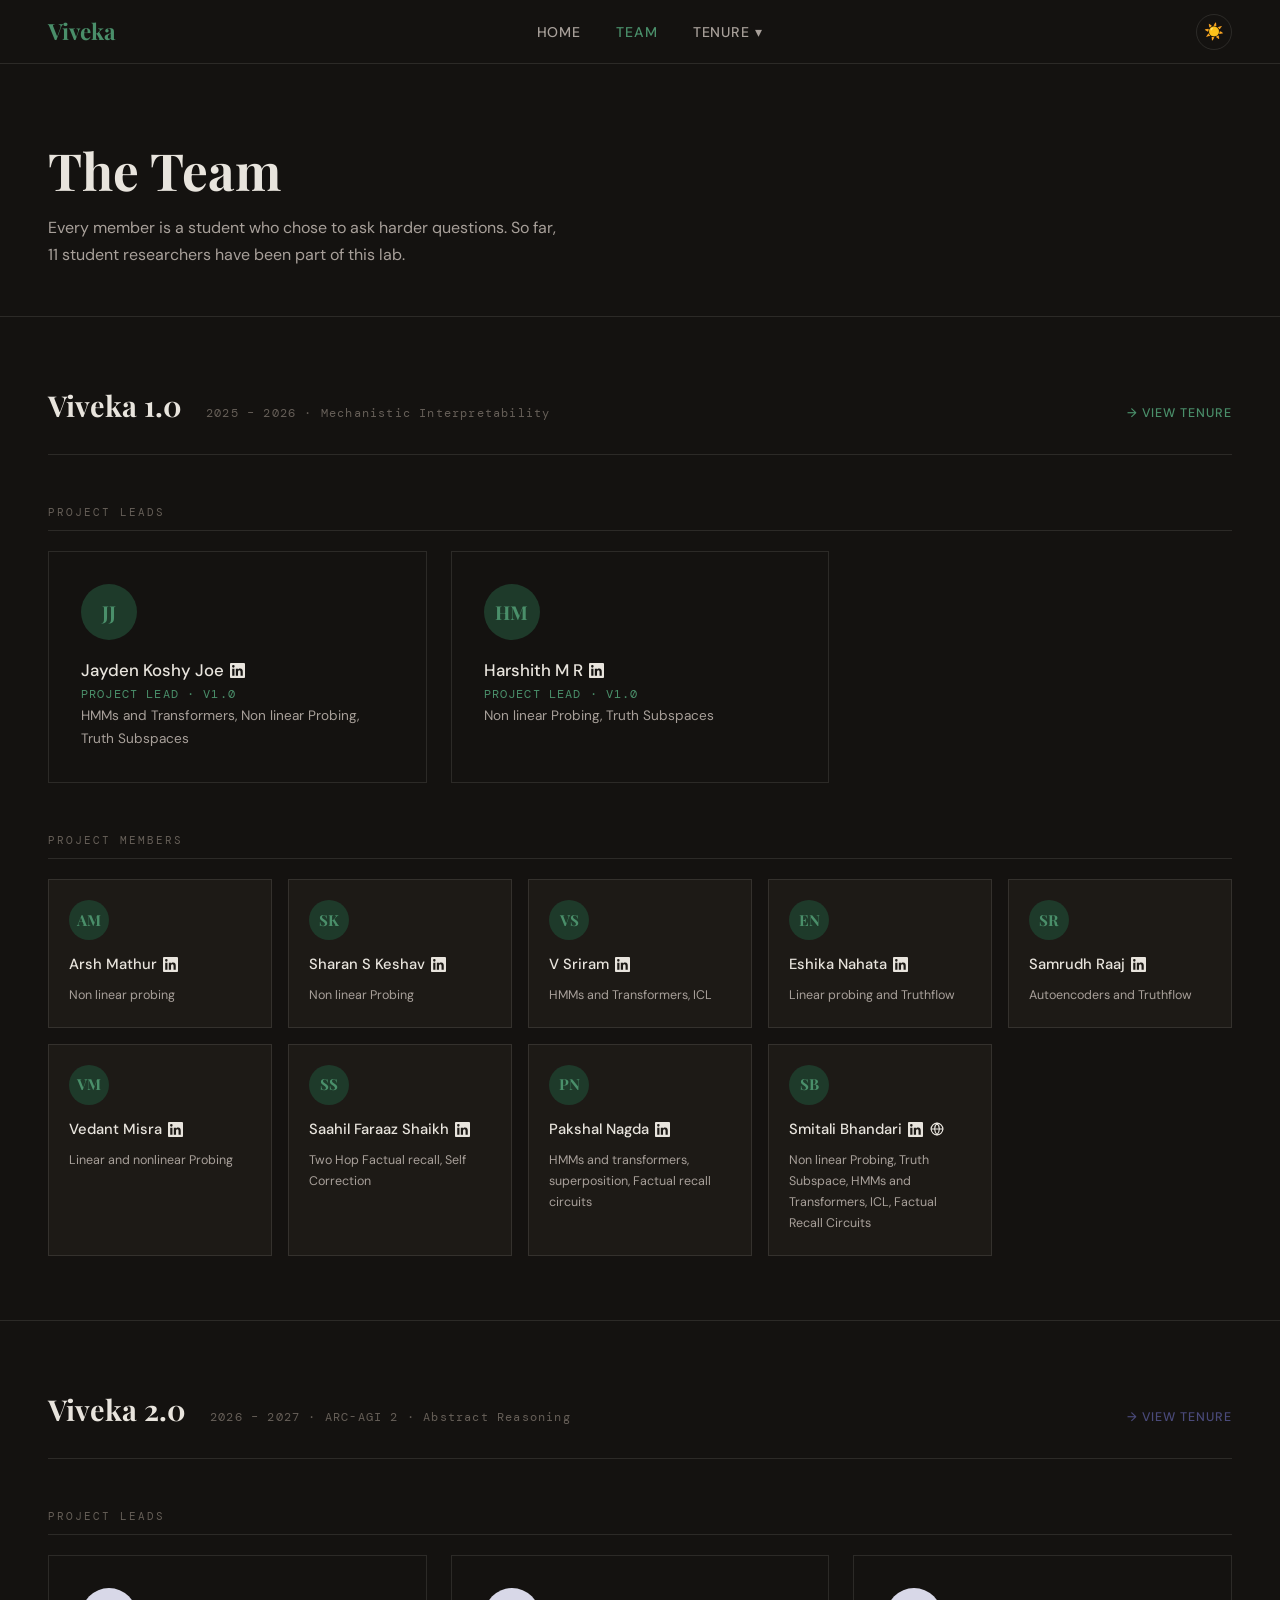
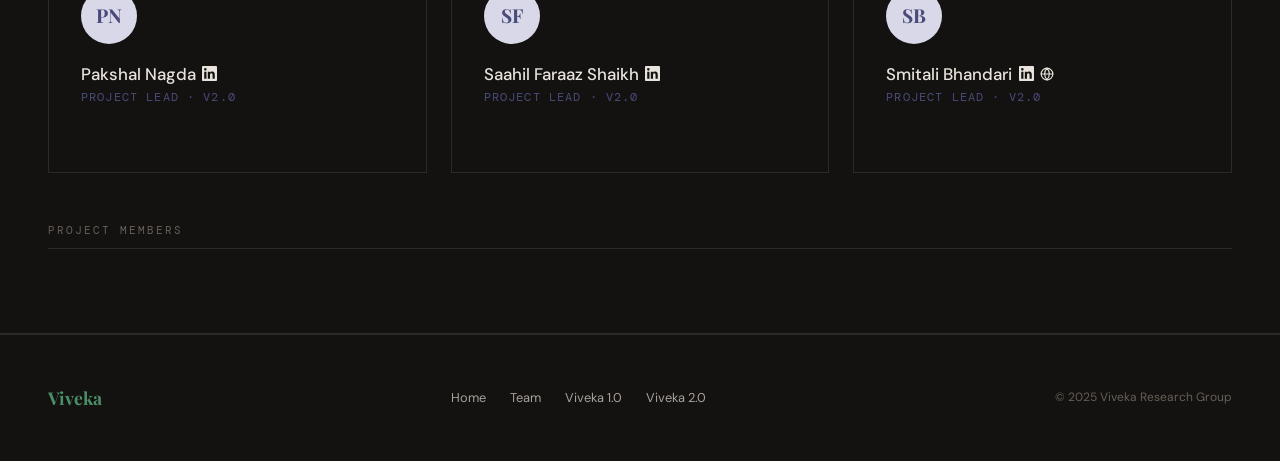
==== team.html @ c6bc8378 "Update team.html" ====
<!DOCTYPE html>
<html lang="en" data-theme="dark">
<head>
<meta charset="UTF-8">
<meta name="viewport" content="width=device-width, initial-scale=1.0">
<title>Team - Viveka Research Group</title>
<link rel="preconnect" href="https://fonts.googleapis.com">
<link href="https://fonts.googleapis.com/css2?family=Playfair+Display:ital,wght@0,400;0,700;1,400&family=DM+Sans:wght@300;400;500&family=DM+Mono:wght@400&display=swap" rel="stylesheet">
<style>
  :root {
    --ink: #0f0f0f;
    --ink-muted: #555;
    --ink-faint: #999;
    --paper: #f8f5f0;
    --paper-warm: #ede9e2;
    --accent: #1a3a2a;
    --accent-light: #2e6648;
    --accent-pale: #d4e8dc;
    --rule: rgba(15,15,15,0.12);
    --gold: #b8892a;
    --v2: #1c1c2e;
    --nav-bg: #f8f5f0;
  }
  [data-theme="dark"] {
    --ink: #e8e4dd;
    --ink-muted: #a8a09a;
    --ink-faint: #665f58;
    --paper: #141210;
    --paper-warm: #1d1a16;
    --accent: #4a8f6a;
    --accent-light: #5aaf80;
    --accent-pale: #1e3a2a;
    --rule: rgba(255,255,240,0.10);
    --gold: #d4a84b;
    --v2: #4a4a7a;
    --nav-bg: #141210;
  }
  *, *::before, *::after { box-sizing: border-box; margin: 0; padding: 0; }
  html { scroll-behavior: smooth; background: var(--paper); transition: background 0.3s; }
  body { 
    font-family: 'DM Sans', sans-serif; 
    background: var(--paper); 
    color: var(--ink); 
    font-size: 16px; 
    line-height: 1.7; 
    transition: background 0.3s, color 0.3s; 
    max-width: 1440px; 
    margin: 0 auto; 
    box-shadow: 0 0 40px rgba(0,0,0,0.05); 
    min-height: 100vh; 
  }

  nav {
    position: sticky; top: 0; z-index: 100;
    background: var(--nav-bg); border-bottom: 1px solid var(--rule);
    display: flex; align-items: center; justify-content: space-between;
    padding: 0 3rem; height: 64px;
    transition: background 0.3s;
  }
  .dark-toggle {
    background: none;
    border: 1.5px solid var(--rule);
    color: var(--ink-muted);
    cursor: pointer;
    font-size: 1rem;
    width: 36px; height: 36px;
    border-radius: 50%;
    display: flex; align-items: center; justify-content: center;
    margin-left: 0.8rem;
    transition: border-color 0.2s, background 0.2s, color 0.2s;
    flex-shrink: 0;
  }
  .dark-toggle:hover { border-color: var(--accent); color: var(--accent); background: var(--accent-pale); }
  .nav-logo { font-family: 'Playfair Display', serif; font-size: 1.4rem; font-weight: 700; color: var(--accent); text-decoration: none; }
  .nav-links { display: flex; gap: 0; align-items: center; list-style: none; }
  .nav-links li { position: relative; }
  .nav-links a { display: block; padding: 0 1.1rem; height: 64px; line-height: 64px; font-size: 0.88rem; font-weight: 500; letter-spacing: 0.06em; text-transform: uppercase; text-decoration: none; color: var(--ink-muted); transition: color 0.2s; }
  .nav-links a.active, .nav-links a:hover { color: var(--accent); }
  .dropdown-menu { display: none; position: absolute; top: 100%; left: 0; background: var(--nav-bg); border: 1px solid var(--rule); min-width: 180px; box-shadow: 0 8px 24px rgba(0,0,0,0.08); }
  .nav-links li:hover .dropdown-menu { display: block; }
  .dropdown-menu a { height: auto; line-height: 1.4; padding: 0.75rem 1.2rem; display: block; border-bottom: 1px solid var(--rule); font-size: 0.82rem; }
  .dropdown-menu a:last-child { border-bottom: none; }

  /* HEADER */
  .page-header {
    padding: 5rem 3rem 3rem;
    border-bottom: 1px solid var(--rule);
  }
  .page-eyebrow { font-family: 'DM Mono', monospace; font-size: 0.7rem; letter-spacing: 0.2em; text-transform: uppercase; color: var(--ink-faint); margin-bottom: 1rem; }
  .page-title { font-family: 'Playfair Display', serif; font-size: clamp(2.5rem, 4vw, 4rem); font-weight: 700; line-height: 1.05; }
  .page-sub { font-size: 1rem; color: var(--ink-muted); max-width: 520px; margin-top: 1rem; }

  /* TENURE BLOCK */
  .tenure-block { padding: 4rem 3rem; border-bottom: 1px solid var(--rule); }
  .tenure-block-header {
    display: flex;
    align-items: baseline;
    gap: 1.5rem;
    padding-bottom: 1.5rem;
    border-bottom: 1px solid var(--rule);
    margin-bottom: 3rem;
    flex-wrap: wrap;
  }
  .tenure-block-name {
    font-family: 'Playfair Display', serif;
    font-size: 1.8rem;
    font-weight: 700;
  }
  .tenure-block-year {
    font-family: 'DM Mono', monospace;
    font-size: 0.75rem;
    color: var(--ink-faint);
    letter-spacing: 0.1em;
  }
  .tenure-block-link {
    margin-left: auto;
    font-size: 0.78rem;
    font-weight: 500;
    letter-spacing: 0.08em;
    text-transform: uppercase;
    color: var(--accent);
    text-decoration: none;
  }
  .tenure-block-link:hover { text-decoration: underline; }
  .tenure-block.v2 .tenure-block-link { color: var(--v2); }

  /* ROLE LABEL */
  .role-label {
    font-family: 'DM Mono', monospace;
    font-size: 0.7rem;
    letter-spacing: 0.18em;
    text-transform: uppercase;
    color: var(--ink-faint);
    margin-bottom: 1.25rem;
    padding-bottom: 0.5rem;
    border-bottom: 1px solid var(--rule);
  }

  /* LEAD CARDS (larger) */
  .leads-grid {
    display: grid;
    grid-template-columns: repeat(auto-fill, minmax(280px, 1fr));
    gap: 1.5rem;
    margin-bottom: 3rem;
  }
  .lead-card {
    border: 1px solid var(--rule);
    padding: 2rem;
    background: var(--paper);
    display: flex;
    flex-direction: column;
    gap: 1rem;
    transition: transform 0.2s, box-shadow 0.2s;
  }
  .lead-card:hover { transform: translateY(-2px); box-shadow: 0 8px 24px rgba(0,0,0,0.07); }
  .lead-avatar {
    width: 56px; height: 56px;
    border-radius: 50%;
    background: var(--accent-pale);
    display: flex; align-items: center; justify-content: center;
    font-family: 'Playfair Display', serif;
    font-size: 1.2rem;
    color: var(--accent);
    font-weight: 700;
  }
  .v2 .lead-avatar { background: #d8d8e8; color: var(--v2); }
  .lead-name { font-weight: 500; font-size: 1.05rem; display: flex; align-items: center; gap: 0.4rem; flex-wrap: wrap; }
  .lead-role {
    font-size: 0.72rem;
    font-family: 'DM Mono', monospace;
    color: var(--accent);
    letter-spacing: 0.1em;
    text-transform: uppercase;
  }
  .v2 .lead-role { color: var(--v2); }
  .lead-focus { font-size: 0.85rem; color: var(--ink-muted); }
  .lead-tags { display: flex; flex-wrap: wrap; gap: 0.35rem; }
  .lead-tag {
    font-size: 0.65rem; padding: 0.15rem 0.55rem;
    border: 1px solid var(--rule);
    color: var(--ink-muted);
    background: var(--paper-warm);
    letter-spacing: 0.04em;
  }

  /* MEMBER CARDS (compact) */
  .members-grid {
    display: grid;
    grid-template-columns: repeat(auto-fill, minmax(200px, 1fr));
    gap: 1rem;
  }
  .member-card {
    border: 1px solid var(--rule);
    padding: 1.25rem 1.25rem;
    background: var(--paper-warm);
    display: flex;
    flex-direction: column;
    gap: 0.5rem;
    transition: background 0.2s;
  }
  .member-card:hover { background: var(--paper); }
  .member-avatar {
    width: 40px; height: 40px;
    border-radius: 50%;
    background: var(--accent-pale);
    display: flex; align-items: center; justify-content: center;
    font-family: 'Playfair Display', serif;
    font-size: 0.95rem;
    color: var(--accent);
    font-weight: 700;
    margin-bottom: 0.25rem;
  }
  .v2 .member-avatar { background: #d8d8e8; color: var(--v2); }
  .member-name { font-weight: 500; font-size: 0.92rem; display: flex; align-items: center; gap: 0.4rem; flex-wrap: wrap; }
  .social-link { color: var(--ink); transition: all 0.2s; display: inline-flex; }
  .social-link:hover { color: var(--accent); transform: scale(1.1); }
  .v2 .social-link:hover { color: var(--v2); transform: scale(1.1); }
  .member-focus { font-size: 0.78rem; color: var(--ink-muted); }

  footer { padding: 3rem; display: flex; align-items: center; justify-content: space-between; flex-wrap: wrap; gap: 1rem; border-top: 1px solid var(--rule); }
  .footer-logo { font-family: 'Playfair Display', serif; font-size: 1.1rem; font-weight: 700; color: var(--accent); }
  .footer-links { display: flex; gap: 1.5rem; }
  .footer-links a { font-size: 0.8rem; text-decoration: none; color: var(--ink-muted); }
  .footer-links a:hover { color: var(--accent); }
  .footer-copy { font-size: 0.75rem; color: var(--ink-faint); }

  @media (max-width: 768px) {
    nav { padding: 0 1.5rem; }
    .page-header { padding: 3rem 1.5rem 2rem; }
    .tenure-block { padding: 3rem 1.5rem; }
    .leads-grid { grid-template-columns: 1fr; }
    footer { padding: 2rem 1.5rem; flex-direction: column; }
  }
</style>
</head>
<body>

<nav>
  <a href="index.html" class="nav-logo">Viveka</a>
  <ul class="nav-links">
    <li><a href="index.html">Home</a></li>
    <li><a href="team.html" class="active">Team</a></li>
    <li style="position:relative;">
      <a href="#">Tenure ▾</a>
      <div class="dropdown-menu">
        <a href="viveka-1.html">Viveka 1.0 - 2025–26</a>
        <a href="viveka-2.html">Viveka 2.0 - 2026–27</a>
      </div>
    </li>
  </ul>
  <button class="dark-toggle" id="darkToggle" aria-label="Toggle dark mode" title="Toggle dark mode">☀️</button>
</nav>

<div class="page-header">
  <!-- <div class="page-eyebrow">Our People</div> -->
  <h1 class="page-title">The Team</h1>
  <p class="page-sub">Every member is a student who chose to ask harder questions. So far, 11 student researchers have been part of this lab.</p>
</div>

<!-- VIVEKA 1.0 -->
<div class="tenure-block" id="v1">
  <div class="tenure-block-header">
    <span class="tenure-block-name">Viveka 1.0</span>
    <span class="tenure-block-year">2025 – 2026 · Mechanistic Interpretability</span>
    <a href="viveka-1.html" class="tenure-block-link">→ View tenure</a>
  </div>

  <div class="role-label">Project Leads</div>
  <div class="leads-grid">
    <div class="lead-card">
      <div class="lead-avatar">JJ</div>
      <div>
        <div class="lead-name">
          Jayden Koshy Joe
          <a href="https://www.linkedin.com/in/jayden-koshy-joe" target="_blank" class="social-link" title="LinkedIn">
            <svg xmlns="http://www.w3.org/2000/svg" width="15" height="15" viewBox="0 0 24 24" fill="currentColor"><path d="M22.23 0H1.77C.8 0 0 .77 0 1.72v20.56C0 23.23.8 24 1.77 24h20.46c.98 0 1.77-.77 1.77-1.72V1.72C24 .77 23.2 0 22.23 0zM7.12 20.45H3.56V9h3.56v11.45zM5.34 7.43a2.06 2.06 0 1 1 0-4.13 2.06 2.06 0 0 1 0 4.13zM20.45 20.45h-3.56v-5.6c0-1.34-.03-3.06-1.87-3.06-1.87 0-2.16 1.46-2.16 2.96v5.7h-3.56V9h3.42v1.56h.05c.48-.9 1.63-1.85 3.37-1.85 3.6 0 4.27 2.37 4.27 5.45v6.29z"/></svg>
          </a>
        </div>
        <div class="lead-role">Project Lead · V1.0</div>
        <div class="lead-focus">HMMs and Transformers, Non linear Probing, Truth Subspaces</div>
      </div>
    </div>
    <div class="lead-card">
      <div class="lead-avatar">HM</div>
      <div>
        <div class="lead-name">
          Harshith M R
          <a href="https://www.linkedin.com/in/roovy54/" target="_blank" class="social-link" title="LinkedIn">
            <svg xmlns="http://www.w3.org/2000/svg" width="15" height="15" viewBox="0 0 24 24" fill="currentColor"><path d="M22.23 0H1.77C.8 0 0 .77 0 1.72v20.56C0 23.23.8 24 1.77 24h20.46c.98 0 1.77-.77 1.77-1.72V1.72C24 .77 23.2 0 22.23 0zM7.12 20.45H3.56V9h3.56v11.45zM5.34 7.43a2.06 2.06 0 1 1 0-4.13 2.06 2.06 0 0 1 0 4.13zM20.45 20.45h-3.56v-5.6c0-1.34-.03-3.06-1.87-3.06-1.87 0-2.16 1.46-2.16 2.96v5.7h-3.56V9h3.42v1.56h.05c.48-.9 1.63-1.85 3.37-1.85 3.6 0 4.27 2.37 4.27 5.45v6.29z"/></svg>
          </a>
        </div>
        <div class="lead-role">Project Lead · V1.0</div>
        <div class="lead-focus">Non linear Probing, Truth Subspaces</div>
      </div>
    </div>
  </div>

  <div class="role-label">Project Members</div>
  <div class="members-grid">
    <div class="member-card">
      <div class="member-avatar">AM</div>
      <div class="member-name">
        Arsh Mathur
        <a href="https://www.linkedin.com/in/mathurarsh/" target="_blank" class="social-link" title="LinkedIn">
          <svg xmlns="http://www.w3.org/2000/svg" width="15" height="15" viewBox="0 0 24 24" fill="currentColor"><path d="M22.23 0H1.77C.8 0 0 .77 0 1.72v20.56C0 23.23.8 24 1.77 24h20.46c.98 0 1.77-.77 1.77-1.72V1.72C24 .77 23.2 0 22.23 0zM7.12 20.45H3.56V9h3.56v11.45zM5.34 7.43a2.06 2.06 0 1 1 0-4.13 2.06 2.06 0 0 1 0 4.13zM20.45 20.45h-3.56v-5.6c0-1.34-.03-3.06-1.87-3.06-1.87 0-2.16 1.46-2.16 2.96v5.7h-3.56V9h3.42v1.56h.05c.48-.9 1.63-1.85 3.37-1.85 3.6 0 4.27 2.37 4.27 5.45v6.29z"/></svg>
        </a>
      </div>
      <div class="member-focus">Non linear probing</div>
    </div>
    <div class="member-card">
      <div class="member-avatar">SK</div>
      <div class="member-name">
        Sharan S Keshav
        <a href="https://www.linkedin.com/in/sharank7" target="_blank" class="social-link" title="LinkedIn">
          <svg xmlns="http://www.w3.org/2000/svg" width="15" height="15" viewBox="0 0 24 24" fill="currentColor"><path d="M22.23 0H1.77C.8 0 0 .77 0 1.72v20.56C0 23.23.8 24 1.77 24h20.46c.98 0 1.77-.77 1.77-1.72V1.72C24 .77 23.2 0 22.23 0zM7.12 20.45H3.56V9h3.56v11.45zM5.34 7.43a2.06 2.06 0 1 1 0-4.13 2.06 2.06 0 0 1 0 4.13zM20.45 20.45h-3.56v-5.6c0-1.34-.03-3.06-1.87-3.06-1.87 0-2.16 1.46-2.16 2.96v5.7h-3.56V9h3.42v1.56h.05c.48-.9 1.63-1.85 3.37-1.85 3.6 0 4.27 2.37 4.27 5.45v6.29z"/></svg>
        </a>
      </div>
      <div class="member-focus">Non linear Probing</div>
    </div>
    <div class="member-card">
      <div class="member-avatar">VS</div>
      <div class="member-name">
        V Sriram
        <a href="https://www.linkedin.com/in/v-sriram-990630313" target="_blank" class="social-link" title="LinkedIn">
          <svg xmlns="http://www.w3.org/2000/svg" width="15" height="15" viewBox="0 0 24 24" fill="currentColor"><path d="M22.23 0H1.77C.8 0 0 .77 0 1.72v20.56C0 23.23.8 24 1.77 24h20.46c.98 0 1.77-.77 1.77-1.72V1.72C24 .77 23.2 0 22.23 0zM7.12 20.45H3.56V9h3.56v11.45zM5.34 7.43a2.06 2.06 0 1 1 0-4.13 2.06 2.06 0 0 1 0 4.13zM20.45 20.45h-3.56v-5.6c0-1.34-.03-3.06-1.87-3.06-1.87 0-2.16 1.46-2.16 2.96v5.7h-3.56V9h3.42v1.56h.05c.48-.9 1.63-1.85 3.37-1.85 3.6 0 4.27 2.37 4.27 5.45v6.29z"/></svg>
        </a>
      </div>
      <div class="member-focus">HMMs and Transformers, ICL</div>
    </div>
    <div class="member-card">
      <div class="member-avatar">EN</div>
      <div class="member-name">
        Eshika Nahata
        <a href="https://www.linkedin.com/in/eshika-nahata/" target="_blank" class="social-link" title="LinkedIn">
          <svg xmlns="http://www.w3.org/2000/svg" width="15" height="15" viewBox="0 0 24 24" fill="currentColor"><path d="M22.23 0H1.77C.8 0 0 .77 0 1.72v20.56C0 23.23.8 24 1.77 24h20.46c.98 0 1.77-.77 1.77-1.72V1.72C24 .77 23.2 0 22.23 0zM7.12 20.45H3.56V9h3.56v11.45zM5.34 7.43a2.06 2.06 0 1 1 0-4.13 2.06 2.06 0 0 1 0 4.13zM20.45 20.45h-3.56v-5.6c0-1.34-.03-3.06-1.87-3.06-1.87 0-2.16 1.46-2.16 2.96v5.7h-3.56V9h3.42v1.56h.05c.48-.9 1.63-1.85 3.37-1.85 3.6 0 4.27 2.37 4.27 5.45v6.29z"/></svg>
        </a>
      </div>
      <div class="member-focus">Linear probing and Truthflow</div>
    </div>
    <div class="member-card">
      <div class="member-avatar">SR</div>
      <div class="member-name">
        Samrudh Raaj
        <a href="https://www.linkedin.com/in/samrudh-raaj-a367a8366" target="_blank" class="social-link" title="LinkedIn">
          <svg xmlns="http://www.w3.org/2000/svg" width="15" height="15" viewBox="0 0 24 24" fill="currentColor"><path d="M22.23 0H1.77C.8 0 0 .77 0 1.72v20.56C0 23.23.8 24 1.77 24h20.46c.98 0 1.77-.77 1.77-1.72V1.72C24 .77 23.2 0 22.23 0zM7.12 20.45H3.56V9h3.56v11.45zM5.34 7.43a2.06 2.06 0 1 1 0-4.13 2.06 2.06 0 0 1 0 4.13zM20.45 20.45h-3.56v-5.6c0-1.34-.03-3.06-1.87-3.06-1.87 0-2.16 1.46-2.16 2.96v5.7h-3.56V9h3.42v1.56h.05c.48-.9 1.63-1.85 3.37-1.85 3.6 0 4.27 2.37 4.27 5.45v6.29z"/></svg>
        </a>
      </div>
      <div class="member-focus">Autoencoders and Truthflow</div>
    </div>
    <div class="member-card">
      <div class="member-avatar">VM</div>
      <div class="member-name">
        Vedant Misra
        <a href="https://www.linkedin.com/in/vedant-misra-1733a831b/" target="_blank" class="social-link" title="LinkedIn">
          <svg xmlns="http://www.w3.org/2000/svg" width="15" height="15" viewBox="0 0 24 24" fill="currentColor"><path d="M22.23 0H1.77C.8 0 0 .77 0 1.72v20.56C0 23.23.8 24 1.77 24h20.46c.98 0 1.77-.77 1.77-1.72V1.72C24 .77 23.2 0 22.23 0zM7.12 20.45H3.56V9h3.56v11.45zM5.34 7.43a2.06 2.06 0 1 1 0-4.13 2.06 2.06 0 0 1 0 4.13zM20.45 20.45h-3.56v-5.6c0-1.34-.03-3.06-1.87-3.06-1.87 0-2.16 1.46-2.16 2.96v5.7h-3.56V9h3.42v1.56h.05c.48-.9 1.63-1.85 3.37-1.85 3.6 0 4.27 2.37 4.27 5.45v6.29z"/></svg>
        </a>
      </div>
      <div class="member-focus">Linear and nonlinear Probing</div>
    </div>
    <div class="member-card">
      <div class="member-avatar">SS</div>
      <div class="member-name">
        Saahil Faraaz Shaikh
        <a href="https://in.linkedin.com/in/saahil-faraaz-shaikh-9b6713357" target="_blank" class="social-link" title="LinkedIn">
          <svg xmlns="http://www.w3.org/2000/svg" width="15" height="15" viewBox="0 0 24 24" fill="currentColor"><path d="M22.23 0H1.77C.8 0 0 .77 0 1.72v20.56C0 23.23.8 24 1.77 24h20.46c.98 0 1.77-.77 1.77-1.72V1.72C24 .77 23.2 0 22.23 0zM7.12 20.45H3.56V9h3.56v11.45zM5.34 7.43a2.06 2.06 0 1 1 0-4.13 2.06 2.06 0 0 1 0 4.13zM20.45 20.45h-3.56v-5.6c0-1.34-.03-3.06-1.87-3.06-1.87 0-2.16 1.46-2.16 2.96v5.7h-3.56V9h3.42v1.56h.05c.48-.9 1.63-1.85 3.37-1.85 3.6 0 4.27 2.37 4.27 5.45v6.29z"/></svg>
        </a>
      </div>
      <div class="member-focus">Two Hop Factual recall, Self Correction </div>
    </div>
    <div class="member-card">
      <div class="member-avatar">PN</div>
      <div class="member-name">
        Pakshal Nagda
        <a href="https://www.linkedin.com/in/pakshal-nagda-34b659341" target="_blank" class="social-link" title="LinkedIn">
          <svg xmlns="http://www.w3.org/2000/svg" width="15" height="15" viewBox="0 0 24 24" fill="currentColor"><path d="M22.23 0H1.77C.8 0 0 .77 0 1.72v20.56C0 23.23.8 24 1.77 24h20.46c.98 0 1.77-.77 1.77-1.72V1.72C24 .77 23.2 0 22.23 0zM7.12 20.45H3.56V9h3.56v11.45zM5.34 7.43a2.06 2.06 0 1 1 0-4.13 2.06 2.06 0 0 1 0 4.13zM20.45 20.45h-3.56v-5.6c0-1.34-.03-3.06-1.87-3.06-1.87 0-2.16 1.46-2.16 2.96v5.7h-3.56V9h3.42v1.56h.05c.48-.9 1.63-1.85 3.37-1.85 3.6 0 4.27 2.37 4.27 5.45v6.29z"/></svg>
        </a>
      </div>
      <div class="member-focus">HMMs and transformers, superposition, Factual recall circuits</div>
    </div>
    <div class="member-card">
      <div class="member-avatar">SB</div>
      <div class="member-name">
        Smitali Bhandari
        <a href="https://www.linkedin.com/in/smitali-bhandari" target="_blank" class="social-link" title="LinkedIn">
          <svg xmlns="http://www.w3.org/2000/svg" width="15" height="15" viewBox="0 0 24 24" fill="currentColor"><path d="M22.23 0H1.77C.8 0 0 .77 0 1.72v20.56C0 23.23.8 24 1.77 24h20.46c.98 0 1.77-.77 1.77-1.72V1.72C24 .77 23.2 0 22.23 0zM7.12 20.45H3.56V9h3.56v11.45zM5.34 7.43a2.06 2.06 0 1 1 0-4.13 2.06 2.06 0 0 1 0 4.13zM20.45 20.45h-3.56v-5.6c0-1.34-.03-3.06-1.87-3.06-1.87 0-2.16 1.46-2.16 2.96v5.7h-3.56V9h3.42v1.56h.05c.48-.9 1.63-1.85 3.37-1.85 3.6 0 4.27 2.37 4.27 5.45v6.29z"/></svg>
        </a>
        <a href="https://ilatims-b.github.io/" target="_blank" class="social-link" title="Personal Website">
          <svg xmlns="http://www.w3.org/2000/svg" width="14" height="14" viewBox="0 0 24 24" fill="none" stroke="currentColor" stroke-width="2" stroke-linecap="round" stroke-linejoin="round"><circle cx="12" cy="12" r="10"></circle><line x1="2" y1="12" x2="22" y2="12"></line><path d="M12 2a15.3 15.3 0 0 1 4 10 15.3 15.3 0 0 1-4 10 15.3 15.3 0 0 1-4-10 15.3 15.3 0 0 1 4-10z"></path></svg>
        </a>
      </div>
      <div class="member-focus">Non linear Probing, Truth Subspace, HMMs and Transformers, ICL, Factual Recall Circuits</div>
    </div>
  </div>
</div>

<!-- VIVEKA 2.0 -->
<div class="tenure-block v2" id="v2">
  <div class="tenure-block-header">
    <span class="tenure-block-name">Viveka 2.0</span>
    <span class="tenure-block-year">2026 – 2027 · ARC-AGI 2 · Abstract Reasoning</span>
    <a href="viveka-2.html" class="tenure-block-link">→ View tenure</a>
  </div>

  <div class="role-label">Project Leads</div>
  <div class="leads-grid">
    <div class="lead-card">
      <div class="lead-avatar" style="background:#d8d8e8; color:var(--v2);">PN</div>
      <div>
        <div class="lead-name">
          Pakshal Nagda
          <a href="https://www.linkedin.com/in/pakshal-nagda-34b659341" target="_blank" class="social-link" title="LinkedIn">
            <svg xmlns="http://www.w3.org/2000/svg" width="15" height="15" viewBox="0 0 24 24" fill="currentColor"><path d="M22.23 0H1.77C.8 0 0 .77 0 1.72v20.56C0 23.23.8 24 1.77 24h20.46c.98 0 1.77-.77 1.77-1.72V1.72C24 .77 23.2 0 22.23 0zM7.12 20.45H3.56V9h3.56v11.45zM5.34 7.43a2.06 2.06 0 1 1 0-4.13 2.06 2.06 0 0 1 0 4.13zM20.45 20.45h-3.56v-5.6c0-1.34-.03-3.06-1.87-3.06-1.87 0-2.16 1.46-2.16 2.96v5.7h-3.56V9h3.42v1.56h.05c.48-.9 1.63-1.85 3.37-1.85 3.6 0 4.27 2.37 4.27 5.45v6.29z"/></svg>
          </a>
        </div>
        <div class="lead-role" style="color:var(--v2);">Project Lead · V2.0</div>
      </div>
      <div class="lead-focus"></div>
      <div class="lead-tags"></div>
    </div>
    <div class="lead-card">
      <div class="lead-avatar" style="background:#d8d8e8; color:var(--v2);">SF</div>
      <div>
        <div class="lead-name">
          Saahil Faraaz Shaikh
          <a href="https://in.linkedin.com/in/saahil-faraaz-shaikh-9b6713357" target="_blank" class="social-link" title="LinkedIn">
            <svg xmlns="http://www.w3.org/2000/svg" width="15" height="15" viewBox="0 0 24 24" fill="currentColor"><path d="M22.23 0H1.77C.8 0 0 .77 0 1.72v20.56C0 23.23.8 24 1.77 24h20.46c.98 0 1.77-.77 1.77-1.72V1.72C24 .77 23.2 0 22.23 0zM7.12 20.45H3.56V9h3.56v11.45zM5.34 7.43a2.06 2.06 0 1 1 0-4.13 2.06 2.06 0 0 1 0 4.13zM20.45 20.45h-3.56v-5.6c0-1.34-.03-3.06-1.87-3.06-1.87 0-2.16 1.46-2.16 2.96v5.7h-3.56V9h3.42v1.56h.05c.48-.9 1.63-1.85 3.37-1.85 3.6 0 4.27 2.37 4.27 5.45v6.29z"/></svg>
          </a>
        </div>
        <div class="lead-role" style="color:var(--v2);">Project Lead · V2.0</div>
      </div>
      <div class="lead-focus"></div>
      <div class="lead-tags"></div>
    </div>
    <div class="lead-card">
      <div class="lead-avatar" style="background:#d8d8e8; color:var(--v2);">SB</div>
      <div>
        <div class="lead-name">
          Smitali Bhandari
          <a href="https://www.linkedin.com/in/smitali-bhandari" target="_blank" class="social-link" title="LinkedIn">
            <svg xmlns="http://www.w3.org/2000/svg" width="15" height="15" viewBox="0 0 24 24" fill="currentColor"><path d="M22.23 0H1.77C.8 0 0 .77 0 1.72v20.56C0 23.23.8 24 1.77 24h20.46c.98 0 1.77-.77 1.77-1.72V1.72C24 .77 23.2 0 22.23 0zM7.12 20.45H3.56V9h3.56v11.45zM5.34 7.43a2.06 2.06 0 1 1 0-4.13 2.06 2.06 0 0 1 0 4.13zM20.45 20.45h-3.56v-5.6c0-1.34-.03-3.06-1.87-3.06-1.87 0-2.16 1.46-2.16 2.96v5.7h-3.56V9h3.42v1.56h.05c.48-.9 1.63-1.85 3.37-1.85 3.6 0 4.27 2.37 4.27 5.45v6.29z"/></svg>
          </a>
          <a href="https://ilatims-b.github.io/" target="_blank" class="social-link" title="Personal Website">
            <svg xmlns="http://www.w3.org/2000/svg" width="14" height="14" viewBox="0 0 24 24" fill="none" stroke="currentColor" stroke-width="2" stroke-linecap="round" stroke-linejoin="round"><circle cx="12" cy="12" r="10"></circle><line x1="2" y1="12" x2="22" y2="12"></line><path d="M12 2a15.3 15.3 0 0 1 4 10 15.3 15.3 0 0 1-4 10 15.3 15.3 0 0 1-4-10 15.3 15.3 0 0 1 4-10z"></path></svg>
          </a>
        </div>
        <div class="lead-role" style="color:var(--v2);">Project Lead · V2.0</div>
      </div>
      <div class="lead-focus"></div>
      <div class="lead-tags"></div>
    </div>
  </div>

  <div class="role-label">Project Members</div>
  <div class="members-grid">
    <!-- <div class="member-card" style="background: #e8e8f0;">
      <div class="member-avatar" style="background:#d8d8e8; color:var(--v2);">OZ</div>
      <div class="member-name">Member Name</div>
      <div class="member-focus">ARC task decomposition · Chain-of-thought tracing</div>
    </div>
    <div class="member-card" style="background: #e8e8f0;">
      <div class="member-avatar" style="background:#d8d8e8; color:var(--v2);">PA</div>
      <div class="member-name">Member Name</div>
      <div class="member-focus">Spatial reasoning circuits · Visual attention probing</div>
    </div>
    <div class="member-card" style="background: #e8e8f0;">
      <div class="member-avatar" style="background:#d8d8e8; color:var(--v2);">QB</div>
      <div class="member-name">Member Name</div>
      <div class="member-focus">Program induction · DSL design for ARC</div>
    </div>
    <div class="member-card" style="background: #e8e8f0;">
      <div class="member-avatar" style="background:#d8d8e8; color:var(--v2);">RC</div>
      <div class="member-name">Member Name</div>
      <div class="member-focus">Abstract pattern generalisation · Ablation studies</div>
    </div>
    <div class="member-card" style="background: #e8e8f0;">
      <div class="member-avatar" style="background:#d8d8e8; color:var(--v2);">SD</div>
      <div class="member-name">Member Name</div>
      <div class="member-focus">Model scaling laws on ARC-AGI 2 tasks</div>
    </div>
    <div class="member-card" style="background: #e8e8f0;">
      <div class="member-avatar" style="background:#d8d8e8; color:var(--v2);">TE</div>
      <div class="member-name">Member Name</div>
      <div class="member-focus">Data augmentation · Synthetic ARC task generation</div>
    </div> -->
  </div>
</div>

<footer>
  <div class="footer-logo">Viveka</div>
  <div class="footer-links">
    <a href="index.html">Home</a>
    <a href="team.html">Team</a>
    <a href="viveka-1.html">Viveka 1.0</a>
    <a href="viveka-2.html">Viveka 2.0</a>
  </div>
  <div class="footer-copy">© 2025 Viveka Research Group</div>
</footer>

<script>
  const toggle = document.getElementById('darkToggle');
  const html = document.documentElement;
  const saved = localStorage.getItem('viveka-theme');
  if (saved) {
    html.setAttribute('data-theme', saved);
    toggle.textContent = saved === 'dark' ? '☀️' : '🌙';
  }
  toggle.addEventListener('click', () => {
    const current = html.getAttribute('data-theme');
    const next = current === 'dark' ? 'light' : 'dark';
    html.setAttribute('data-theme', next);
    toggle.textContent = next === 'dark' ? '☀️' : '🌙';
    localStorage.setItem('viveka-theme', next);
  });
</script>
</body>
</html>
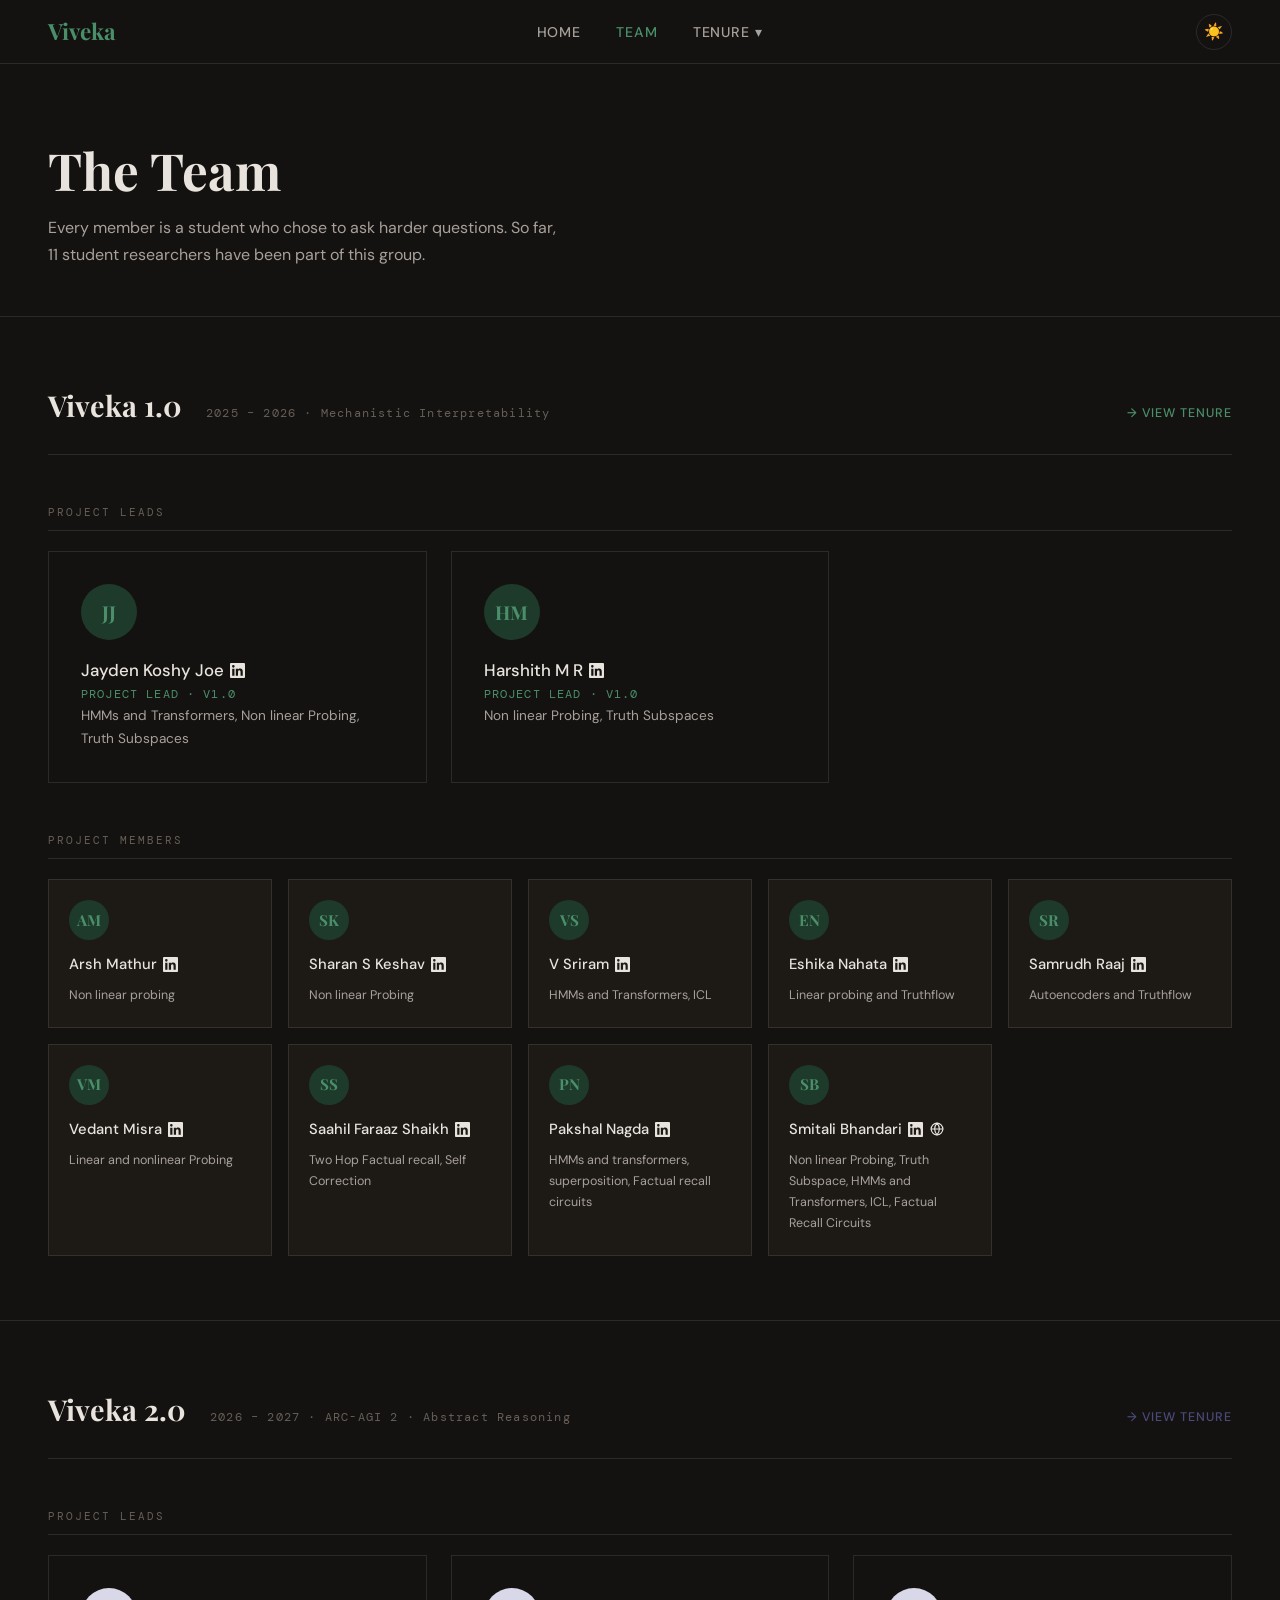
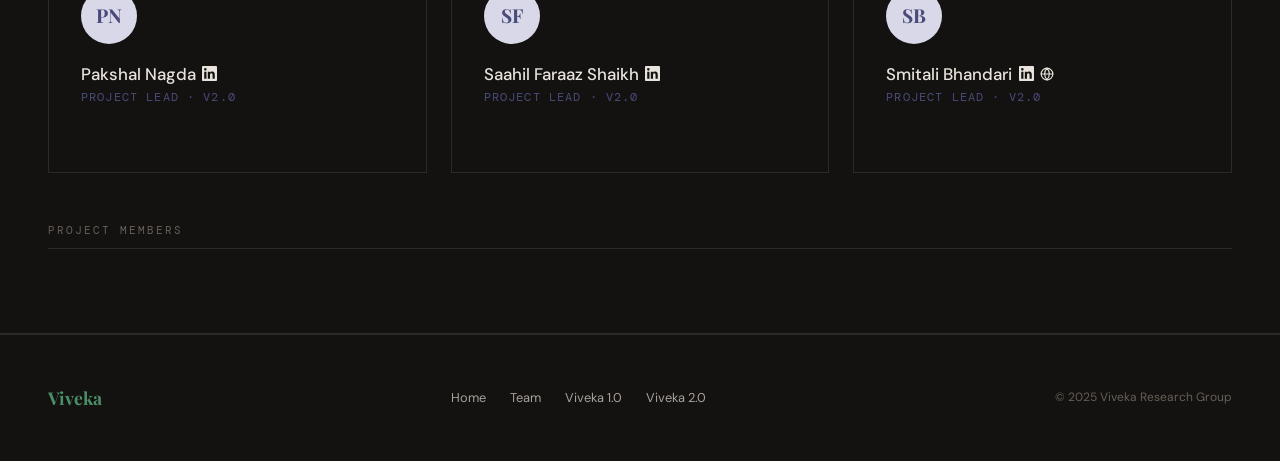
==== commit a43984ce: "Update team.html" ====
--- a/team.html
+++ b/team.html
@@ -254,7 +254,7 @@
 <div class="page-header">
   <!-- <div class="page-eyebrow">Our People</div> -->
   <h1 class="page-title">The Team</h1>
-  <p class="page-sub">Every member is a student who chose to ask harder questions. So far, 11 student researchers have been part of this lab.</p>
+  <p class="page-sub">Every member is a student who chose to ask harder questions. So far, 11 student researchers have been part of this group.</p>
 </div>
 
 <!-- VIVEKA 1.0 -->
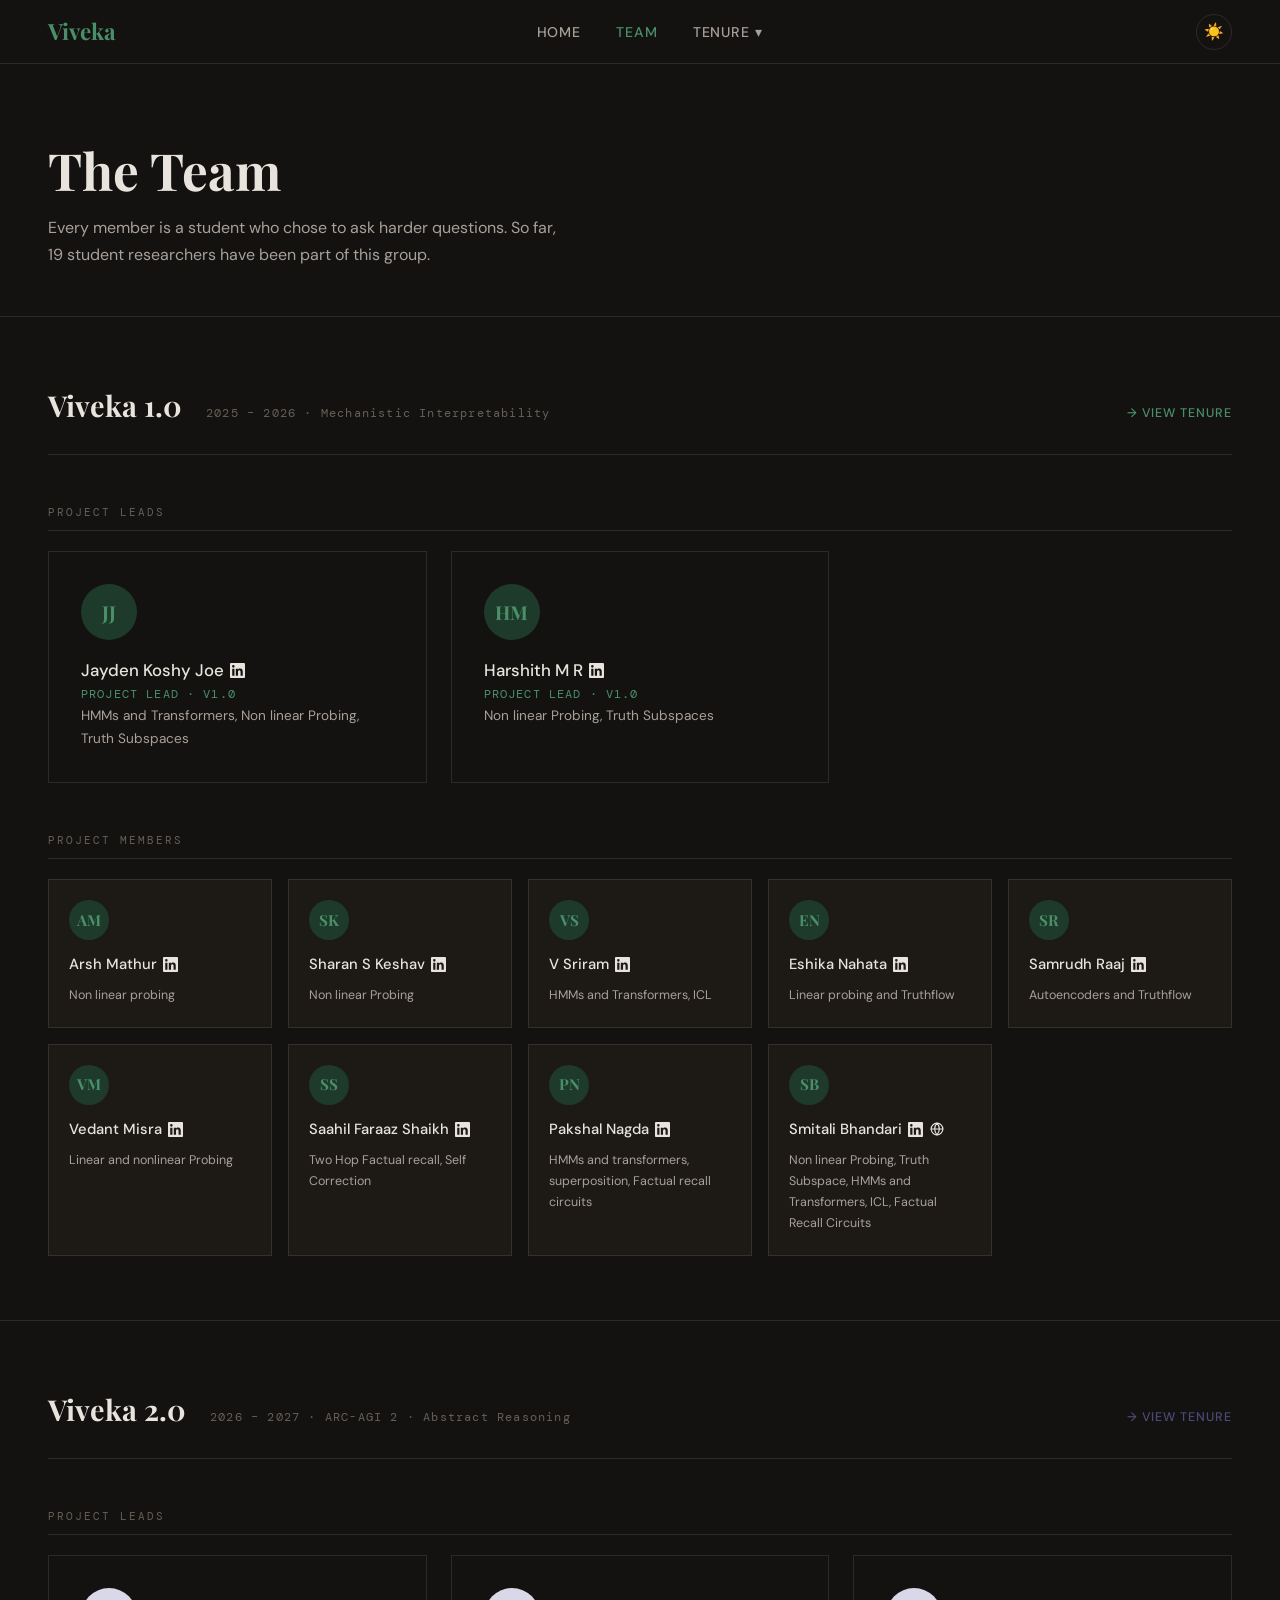
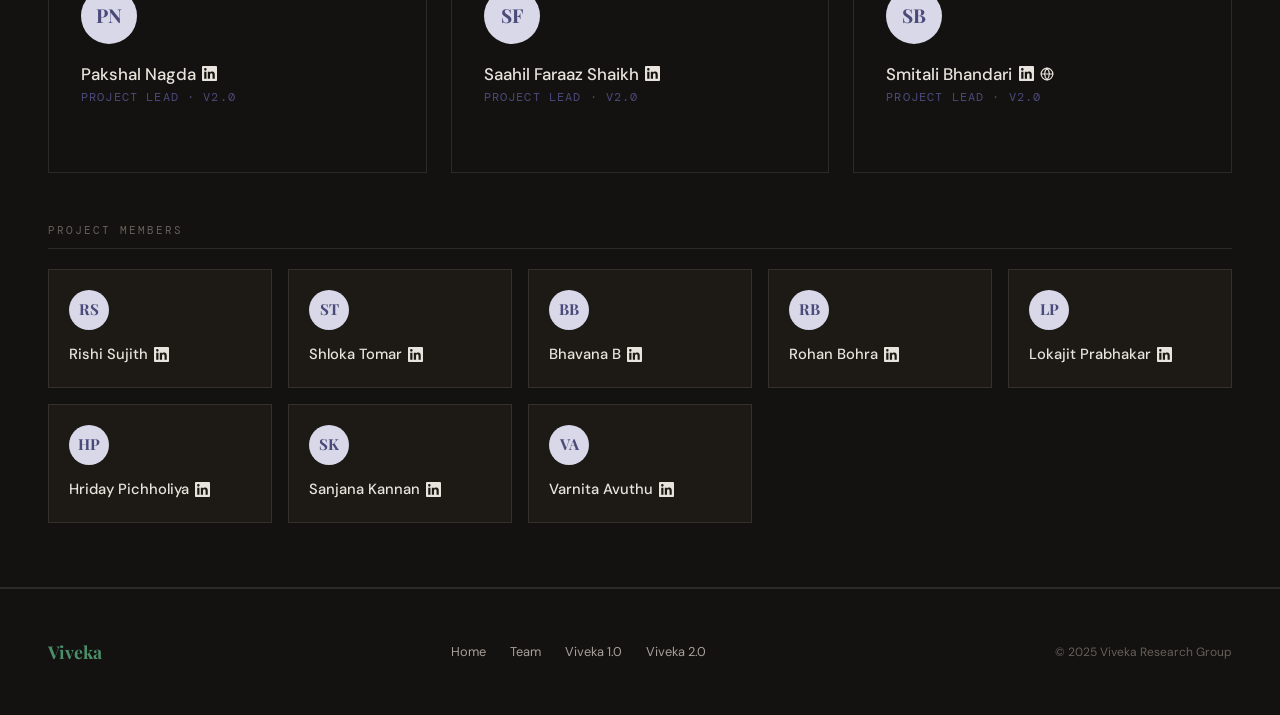
==== commit d5bfd1b5: "team update" ====
--- a/team.html
+++ b/team.html
@@ -254,7 +254,7 @@
 <div class="page-header">
   <!-- <div class="page-eyebrow">Our People</div> -->
   <h1 class="page-title">The Team</h1>
-  <p class="page-sub">Every member is a student who chose to ask harder questions. So far, 11 student researchers have been part of this group.</p>
+  <p class="page-sub">Every member is a student who chose to ask harder questions. So far, 19 student researchers have been part of this group.</p>
 </div>
 
 <!-- VIVEKA 1.0 -->
@@ -452,36 +452,78 @@
 
   <div class="role-label">Project Members</div>
   <div class="members-grid">
-    <!-- <div class="member-card" style="background: #e8e8f0;">
-      <div class="member-avatar" style="background:#d8d8e8; color:var(--v2);">OZ</div>
-      <div class="member-name">Member Name</div>
-      <div class="member-focus">ARC task decomposition · Chain-of-thought tracing</div>
-    </div>
-    <div class="member-card" style="background: #e8e8f0;">
-      <div class="member-avatar" style="background:#d8d8e8; color:var(--v2);">PA</div>
-      <div class="member-name">Member Name</div>
-      <div class="member-focus">Spatial reasoning circuits · Visual attention probing</div>
-    </div>
-    <div class="member-card" style="background: #e8e8f0;">
-      <div class="member-avatar" style="background:#d8d8e8; color:var(--v2);">QB</div>
-      <div class="member-name">Member Name</div>
-      <div class="member-focus">Program induction · DSL design for ARC</div>
-    </div>
-    <div class="member-card" style="background: #e8e8f0;">
-      <div class="member-avatar" style="background:#d8d8e8; color:var(--v2);">RC</div>
-      <div class="member-name">Member Name</div>
-      <div class="member-focus">Abstract pattern generalisation · Ablation studies</div>
-    </div>
-    <div class="member-card" style="background: #e8e8f0;">
-      <div class="member-avatar" style="background:#d8d8e8; color:var(--v2);">SD</div>
-      <div class="member-name">Member Name</div>
-      <div class="member-focus">Model scaling laws on ARC-AGI 2 tasks</div>
-    </div>
-    <div class="member-card" style="background: #e8e8f0;">
-      <div class="member-avatar" style="background:#d8d8e8; color:var(--v2);">TE</div>
-      <div class="member-name">Member Name</div>
-      <div class="member-focus">Data augmentation · Synthetic ARC task generation</div>
-    </div> -->
+    <div class="member-card">
+      <div class="member-avatar" style="background:#d8d8e8; color:var(--v2);">RS</div>
+      <div class="member-name">
+        Rishi Sujith
+        <a href="https://www.linkedin.com/in/rishi-sujith-922554377" target="_blank" class="social-link" title="LinkedIn">
+          <svg xmlns="http://www.w3.org/2000/svg" width="15" height="15" viewBox="0 0 24 24" fill="currentColor"><path d="M22.23 0H1.77C.8 0 0 .77 0 1.72v20.56C0 23.23.8 24 1.77 24h20.46c.98 0 1.77-.77 1.77-1.72V1.72C24 .77 23.2 0 22.23 0zM7.12 20.45H3.56V9h3.56v11.45zM5.34 7.43a2.06 2.06 0 1 1 0-4.13 2.06 2.06 0 0 1 0 4.13zM20.45 20.45h-3.56v-5.6c0-1.34-.03-3.06-1.87-3.06-1.87 0-2.16 1.46-2.16 2.96v5.7h-3.56V9h3.42v1.56h.05c.48-.9 1.63-1.85 3.37-1.85 3.6 0 4.27 2.37 4.27 5.45v6.29z"/></svg>
+        </a>
+      </div>
+    </div>
+    <div class="member-card">
+      <div class="member-avatar" style="background:#d8d8e8; color:var(--v2);">ST</div>
+      <div class="member-name">
+        Shloka Tomar
+        <a href="https://www.linkedin.com/in/shloka-tomar-64b5a2321/" target="_blank" class="social-link" title="LinkedIn">
+          <svg xmlns="http://www.w3.org/2000/svg" width="15" height="15" viewBox="0 0 24 24" fill="currentColor"><path d="M22.23 0H1.77C.8 0 0 .77 0 1.72v20.56C0 23.23.8 24 1.77 24h20.46c.98 0 1.77-.77 1.77-1.72V1.72C24 .77 23.2 0 22.23 0zM7.12 20.45H3.56V9h3.56v11.45zM5.34 7.43a2.06 2.06 0 1 1 0-4.13 2.06 2.06 0 0 1 0 4.13zM20.45 20.45h-3.56v-5.6c0-1.34-.03-3.06-1.87-3.06-1.87 0-2.16 1.46-2.16 2.96v5.7h-3.56V9h3.42v1.56h.05c.48-.9 1.63-1.85 3.37-1.85 3.6 0 4.27 2.37 4.27 5.45v6.29z"/></svg>
+        </a>
+      </div>
+    </div>
+    <div class="member-card">
+      <div class="member-avatar" style="background:#d8d8e8; color:var(--v2);">BB</div>
+      <div class="member-name">
+        Bhavana B
+        <a href="https://www.linkedin.com/in/bhavana-b-1a699138a" target="_blank" class="social-link" title="LinkedIn">
+          <svg xmlns="http://www.w3.org/2000/svg" width="15" height="15" viewBox="0 0 24 24" fill="currentColor"><path d="M22.23 0H1.77C.8 0 0 .77 0 1.72v20.56C0 23.23.8 24 1.77 24h20.46c.98 0 1.77-.77 1.77-1.72V1.72C24 .77 23.2 0 22.23 0zM7.12 20.45H3.56V9h3.56v11.45zM5.34 7.43a2.06 2.06 0 1 1 0-4.13 2.06 2.06 0 0 1 0 4.13zM20.45 20.45h-3.56v-5.6c0-1.34-.03-3.06-1.87-3.06-1.87 0-2.16 1.46-2.16 2.96v5.7h-3.56V9h3.42v1.56h.05c.48-.9 1.63-1.85 3.37-1.85 3.6 0 4.27 2.37 4.27 5.45v6.29z"/></svg>
+        </a>
+      </div>
+    </div>
+    <div class="member-card">
+      <div class="member-avatar" style="background:#d8d8e8; color:var(--v2);">RB</div>
+      <div class="member-name">
+        Rohan Bohra
+        <a href="https://www.linkedin.com/in/rohan-bohra-a08455262" target="_blank" class="social-link" title="LinkedIn">
+          <svg xmlns="http://www.w3.org/2000/svg" width="15" height="15" viewBox="0 0 24 24" fill="currentColor"><path d="M22.23 0H1.77C.8 0 0 .77 0 1.72v20.56C0 23.23.8 24 1.77 24h20.46c.98 0 1.77-.77 1.77-1.72V1.72C24 .77 23.2 0 22.23 0zM7.12 20.45H3.56V9h3.56v11.45zM5.34 7.43a2.06 2.06 0 1 1 0-4.13 2.06 2.06 0 0 1 0 4.13zM20.45 20.45h-3.56v-5.6c0-1.34-.03-3.06-1.87-3.06-1.87 0-2.16 1.46-2.16 2.96v5.7h-3.56V9h3.42v1.56h.05c.48-.9 1.63-1.85 3.37-1.85 3.6 0 4.27 2.37 4.27 5.45v6.29z"/></svg>
+        </a>
+      </div>
+    </div>
+    <div class="member-card">
+      <div class="member-avatar" style="background:#d8d8e8; color:var(--v2);">LP</div>
+      <div class="member-name">
+        Lokajit Prabhakar
+        <a href="https://www.linkedin.com/in/lokajit-prabhakar-b17185427" target="_blank" class="social-link" title="LinkedIn">
+          <svg xmlns="http://www.w3.org/2000/svg" width="15" height="15" viewBox="0 0 24 24" fill="currentColor"><path d="M22.23 0H1.77C.8 0 0 .77 0 1.72v20.56C0 23.23.8 24 1.77 24h20.46c.98 0 1.77-.77 1.77-1.72V1.72C24 .77 23.2 0 22.23 0zM7.12 20.45H3.56V9h3.56v11.45zM5.34 7.43a2.06 2.06 0 1 1 0-4.13 2.06 2.06 0 0 1 0 4.13zM20.45 20.45h-3.56v-5.6c0-1.34-.03-3.06-1.87-3.06-1.87 0-2.16 1.46-2.16 2.96v5.7h-3.56V9h3.42v1.56h.05c.48-.9 1.63-1.85 3.37-1.85 3.6 0 4.27 2.37 4.27 5.45v6.29z"/></svg>
+        </a>
+      </div>
+    </div>
+    <div class="member-card">
+      <div class="member-avatar" style="background:#d8d8e8; color:var(--v2);">HP</div>
+      <div class="member-name">
+        Hriday Pichholiya
+        <a href="https://www.linkedin.com/in/hriday-pichholiya-5653b9395" target="_blank" class="social-link" title="LinkedIn">
+          <svg xmlns="http://www.w3.org/2000/svg" width="15" height="15" viewBox="0 0 24 24" fill="currentColor"><path d="M22.23 0H1.77C.8 0 0 .77 0 1.72v20.56C0 23.23.8 24 1.77 24h20.46c.98 0 1.77-.77 1.77-1.72V1.72C24 .77 23.2 0 22.23 0zM7.12 20.45H3.56V9h3.56v11.45zM5.34 7.43a2.06 2.06 0 1 1 0-4.13 2.06 2.06 0 0 1 0 4.13zM20.45 20.45h-3.56v-5.6c0-1.34-.03-3.06-1.87-3.06-1.87 0-2.16 1.46-2.16 2.96v5.7h-3.56V9h3.42v1.56h.05c.48-.9 1.63-1.85 3.37-1.85 3.6 0 4.27 2.37 4.27 5.45v6.29z"/></svg>
+        </a>
+      </div>
+    </div>
+    <div class="member-card">
+      <div class="member-avatar" style="background:#d8d8e8; color:var(--v2);">SK</div>
+      <div class="member-name">
+        Sanjana Kannan
+        <a href="https://www.linkedin.com/in/sanjana-kannan-b6056a330" target="_blank" class="social-link" title="LinkedIn">
+          <svg xmlns="http://www.w3.org/2000/svg" width="15" height="15" viewBox="0 0 24 24" fill="currentColor"><path d="M22.23 0H1.77C.8 0 0 .77 0 1.72v20.56C0 23.23.8 24 1.77 24h20.46c.98 0 1.77-.77 1.77-1.72V1.72C24 .77 23.2 0 22.23 0zM7.12 20.45H3.56V9h3.56v11.45zM5.34 7.43a2.06 2.06 0 1 1 0-4.13 2.06 2.06 0 0 1 0 4.13zM20.45 20.45h-3.56v-5.6c0-1.34-.03-3.06-1.87-3.06-1.87 0-2.16 1.46-2.16 2.96v5.7h-3.56V9h3.42v1.56h.05c.48-.9 1.63-1.85 3.37-1.85 3.6 0 4.27 2.37 4.27 5.45v6.29z"/></svg>
+        </a>
+      </div>
+    </div>
+    <div class="member-card">
+      <div class="member-avatar" style="background:#d8d8e8; color:var(--v2);">VA</div>
+      <div class="member-name">
+        Varnita Avuthu
+        <a href="https://www.linkedin.com/in/varnita-avuthu-9ab806398" target="_blank" class="social-link" title="LinkedIn">
+          <svg xmlns="http://www.w3.org/2000/svg" width="15" height="15" viewBox="0 0 24 24" fill="currentColor"><path d="M22.23 0H1.77C.8 0 0 .77 0 1.72v20.56C0 23.23.8 24 1.77 24h20.46c.98 0 1.77-.77 1.77-1.72V1.72C24 .77 23.2 0 22.23 0zM7.12 20.45H3.56V9h3.56v11.45zM5.34 7.43a2.06 2.06 0 1 1 0-4.13 2.06 2.06 0 0 1 0 4.13zM20.45 20.45h-3.56v-5.6c0-1.34-.03-3.06-1.87-3.06-1.87 0-2.16 1.46-2.16 2.96v5.7h-3.56V9h3.42v1.56h.05c.48-.9 1.63-1.85 3.37-1.85 3.6 0 4.27 2.37 4.27 5.45v6.29z"/></svg>
+        </a>
+      </div>
+    </div>
   </div>
 </div>
 
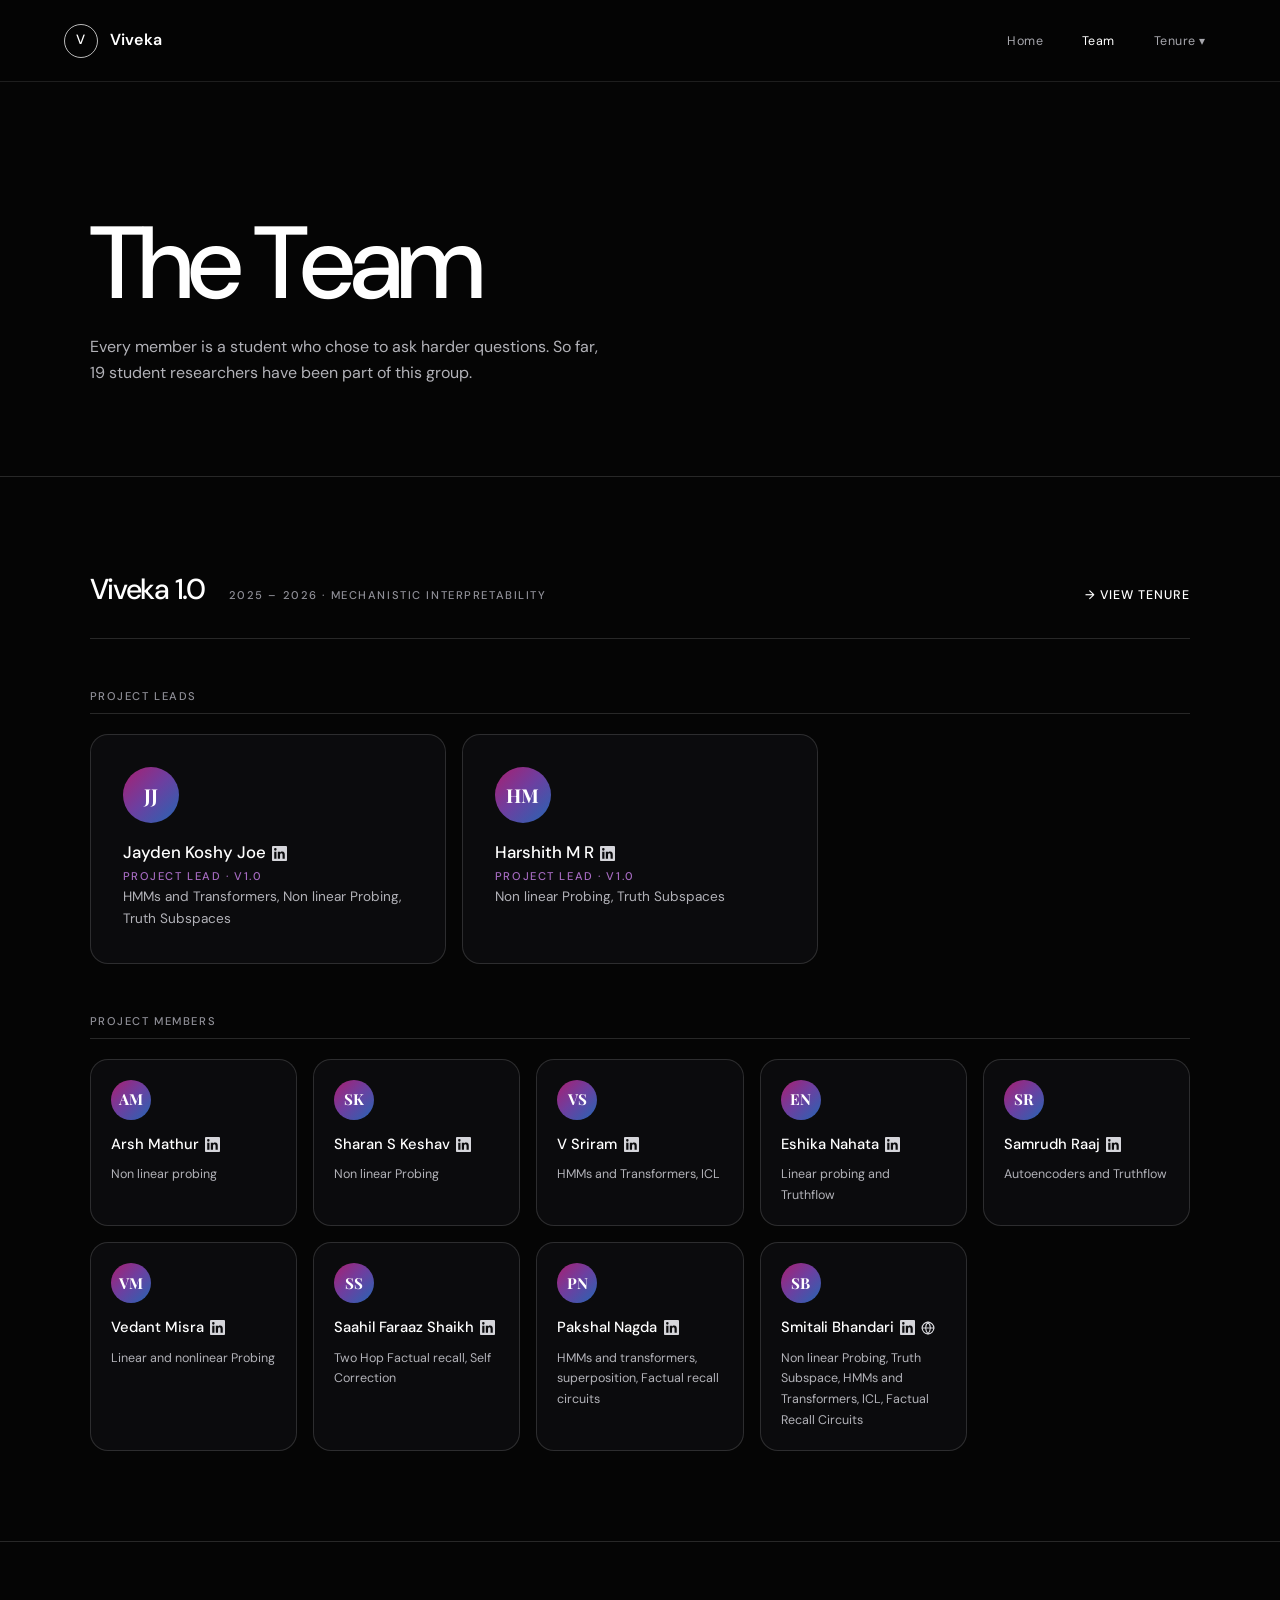
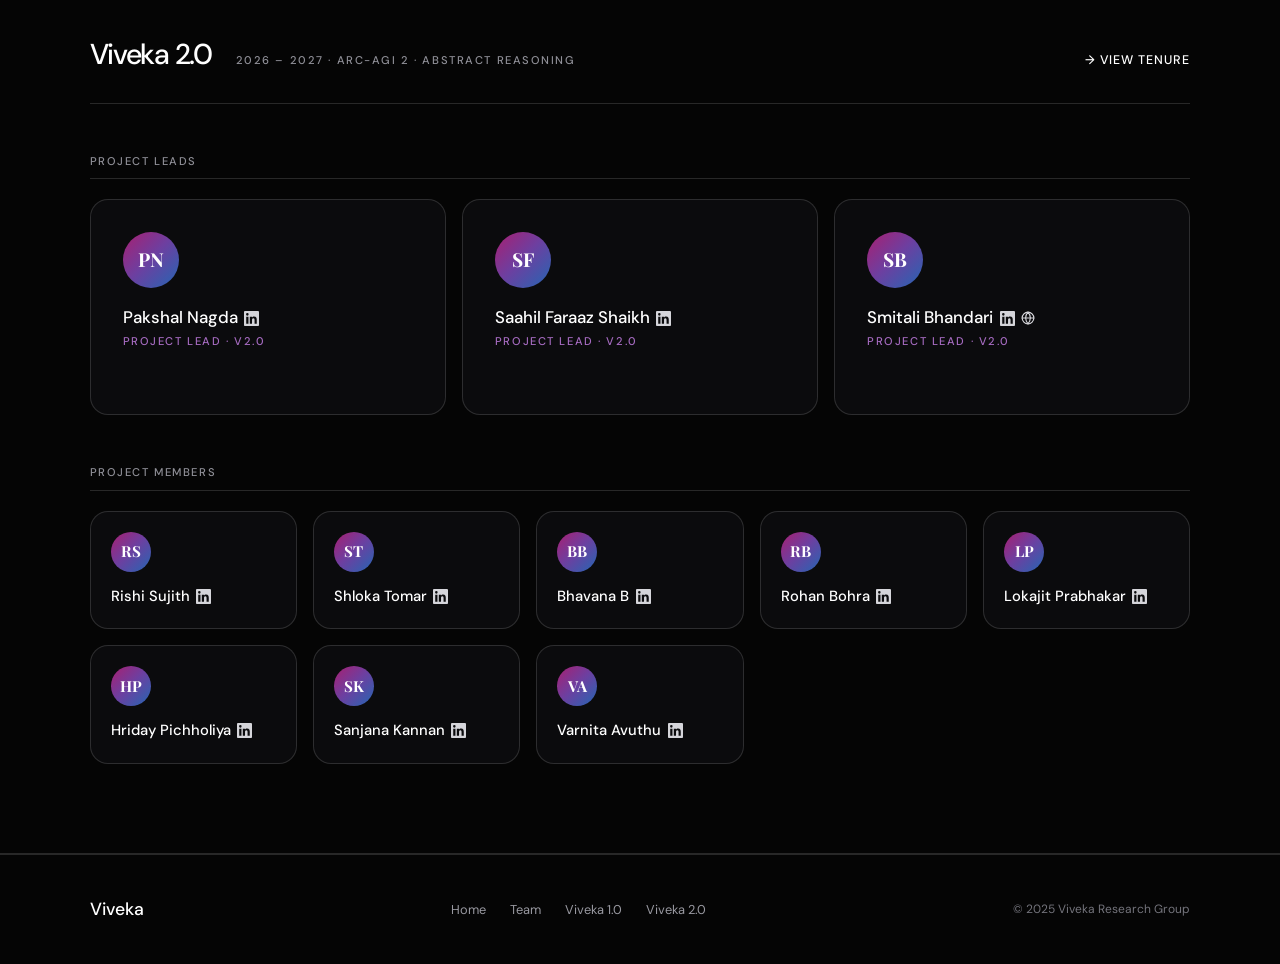
==== commit 9eac17d1: "changed theme to ai club website" ====
--- a/team.html
+++ b/team.html
@@ -232,6 +232,7 @@
     footer { padding: 2rem 1.5rem; flex-direction: column; }
   }
 </style>
+<link rel="stylesheet" href="assets/css/viveka-theme.css">
 </head>
 <body>
 
@@ -248,7 +249,6 @@
       </div>
     </li>
   </ul>
-  <button class="dark-toggle" id="darkToggle" aria-label="Toggle dark mode" title="Toggle dark mode">☀️</button>
 </nav>
 
 <div class="page-header">
@@ -538,21 +538,5 @@
   <div class="footer-copy">© 2025 Viveka Research Group</div>
 </footer>
 
-<script>
-  const toggle = document.getElementById('darkToggle');
-  const html = document.documentElement;
-  const saved = localStorage.getItem('viveka-theme');
-  if (saved) {
-    html.setAttribute('data-theme', saved);
-    toggle.textContent = saved === 'dark' ? '☀️' : '🌙';
-  }
-  toggle.addEventListener('click', () => {
-    const current = html.getAttribute('data-theme');
-    const next = current === 'dark' ? 'light' : 'dark';
-    html.setAttribute('data-theme', next);
-    toggle.textContent = next === 'dark' ? '☀️' : '🌙';
-    localStorage.setItem('viveka-theme', next);
-  });
-</script>
 </body>
 </html>
--- a/assets/css/viveka-theme.css
+++ b/assets/css/viveka-theme.css
@@ -0,0 +1,409 @@
+/* Viveka visual system — static, monochrome, and research-led. */
+:root,
+[data-theme="dark"] {
+  color-scheme: dark;
+  --ink: #f5f5f7;
+  --ink-muted: #b2b2b8;
+  --ink-faint: #74747c;
+  --paper: #050505;
+  --paper-warm: #0d0d0f;
+  --accent: #f5f5f7;
+  --accent-light: #dcdce1;
+  --accent-pale: #18181c;
+  --rule: rgba(255, 255, 255, 0.14);
+  --gold: #ffffff;
+  --v2: #0b0b0d;
+  --nav-bg: rgba(5, 5, 5, 0.94);
+  --gradient: linear-gradient(135deg, #a91f70 0%, #6d3fa0 48%, #2466b3 100%);
+}
+
+html { background: #050505; scroll-behavior: smooth; }
+
+body {
+  max-width: none;
+  margin: 0;
+  background: #050505;
+  color: var(--ink);
+  box-shadow: none;
+  font-family: "DM Sans", Inter, -apple-system, BlinkMacSystemFont, "Segoe UI", sans-serif;
+  font-size: 16px;
+  line-height: 1.65;
+}
+
+body,
+body::before,
+body::after { animation: none !important; background-image: none; }
+
+nav {
+  height: 82px;
+  padding: 0 clamp(1.25rem, 5vw, 5rem);
+  background: var(--nav-bg);
+  border-bottom: 1px solid rgba(255, 255, 255, 0.1);
+  backdrop-filter: blur(16px);
+  -webkit-backdrop-filter: blur(16px);
+}
+
+.nav-logo {
+  display: inline-flex;
+  align-items: center;
+  gap: 0.75rem;
+  color: #fff;
+  font-family: inherit;
+  font-size: 1rem;
+  font-weight: 600;
+  letter-spacing: 0.01em;
+}
+
+.nav-logo::before {
+  content: "V";
+  display: grid;
+  place-items: center;
+  width: 34px;
+  height: 34px;
+  border: 1px solid rgba(255, 255, 255, 0.72);
+  border-radius: 50%;
+  color: #fff;
+  font-size: 0.84rem;
+  font-weight: 500;
+}
+
+.nav-links { gap: clamp(0.2rem, 1.4vw, 1.4rem); }
+
+.nav-links a {
+  height: 82px;
+  padding: 0 0.65rem;
+  color: #a7a7ad;
+  font-size: 0.78rem;
+  font-weight: 400;
+  line-height: 82px;
+  letter-spacing: 0.04em;
+  text-transform: none;
+}
+
+.nav-links a:hover,
+.nav-links a.active { color: #fff !important; }
+
+.dropdown-menu {
+  min-width: 220px;
+  padding: 0.5rem;
+  background: #0b0b0d;
+  border: 1px solid var(--rule);
+  border-radius: 12px;
+  box-shadow: 0 24px 60px rgba(0, 0, 0, 0.55);
+}
+
+.dropdown-menu a {
+  height: auto;
+  padding: 0.8rem 0.9rem;
+  border: 0;
+  border-radius: 8px;
+  line-height: 1.4;
+}
+
+.dropdown-menu a:hover { background: #17171a; }
+.dark-toggle { display: none !important; }
+
+section,
+.page-section,
+.tenure-block,
+.page-header {
+  padding-right: clamp(1.4rem, 7vw, 7rem);
+  padding-left: clamp(1.4rem, 7vw, 7rem);
+  border-color: var(--rule);
+}
+
+.hero {
+  min-height: calc(100vh - 82px);
+  padding: clamp(4.5rem, 8vw, 8rem) clamp(1.4rem, 7vw, 7rem);
+  gap: clamp(3rem, 7vw, 7rem);
+  border-bottom: 1px solid var(--rule);
+}
+
+.hero-eyebrow,
+.page-eyebrow,
+.section-label,
+.tenure-eyebrow,
+.role-label,
+.pub-type-badge,
+.tenure-block-year,
+.lead-role,
+.tenure-meta-item {
+  color: #8f8f97;
+  font-family: "DM Sans", sans-serif;
+  font-size: 0.7rem;
+  font-weight: 500;
+  letter-spacing: 0.14em;
+  text-transform: uppercase;
+}
+
+.hero-title,
+.page-title,
+.section-title,
+.tenure-title,
+.tenure-block-name,
+.tenure-card-title,
+.team-redirect h3,
+.pub-title {
+  color: #fff;
+  font-family: inherit;
+  font-style: normal;
+  letter-spacing: -0.045em;
+}
+
+.hero-title {
+  max-width: 740px;
+  font-size: clamp(3.6rem, 7.5vw, 7.5rem);
+  font-weight: 500;
+  line-height: 0.98;
+}
+
+.hero-title em { color: #fff; font-style: normal; }
+
+.hero-sub,
+.page-sub,
+.tenure-sub,
+.intro-text p,
+.about-text p,
+.pillar-desc,
+.tenure-card-desc,
+.advisor-affil,
+.lead-focus,
+.member-focus,
+.pub-oneliner,
+.concept-val { color: var(--ink-muted); }
+
+.hero-sub {
+  max-width: 590px;
+  font-size: clamp(1rem, 1.4vw, 1.2rem);
+}
+
+.btn,
+.btn-fill {
+  padding: 0.85rem 1.35rem;
+  background: transparent;
+  border: 1px solid rgba(255, 255, 255, 0.65);
+  border-radius: 999px;
+  color: #fff;
+  font-size: 0.73rem;
+  font-weight: 500;
+  letter-spacing: 0.05em;
+  text-transform: none;
+}
+
+.btn-fill { background: #fff; border-color: #fff; color: #050505; }
+
+.btn:hover,
+.btn-fill:hover {
+  background: var(--gradient);
+  border-color: transparent;
+  color: #fff;
+  transform: translateY(-1px);
+}
+
+.hero-photo-wrapper,
+.tenure-hero-photo {
+  overflow: hidden;
+  border: 1px solid var(--rule);
+  border-radius: 22px;
+  box-shadow: 0 32px 80px rgba(0, 0, 0, 0.42);
+}
+
+.hero-photo-wrapper img,
+[data-theme="dark"] .hero-photo-wrapper img,
+.tenure-hero-photo img { filter: none; }
+
+.hero-photo-wrapper:hover img { filter: none; }
+
+.hero-quote {
+  padding: 1.15rem 1.35rem;
+  background: #0c0c0e;
+  border: 1px solid var(--rule);
+  border-left: 3px solid #8e3b9d;
+  border-radius: 0 12px 12px 0;
+  color: var(--ink-muted);
+}
+
+.section-title {
+  font-size: clamp(2.2rem, 4.4vw, 4.6rem);
+  font-weight: 500;
+  line-height: 1.05;
+}
+
+#tenures .section-title {
+  max-width: 1000px;
+}
+
+.about-grid,
+.intro-grid { gap: clamp(2.5rem, 7vw, 7rem); }
+
+.pillar,
+.concept { border-color: var(--rule); }
+
+.pillar-num,
+.concept-key { color: #8d8d95; font-family: inherit; }
+.pillar-title { color: #fff; font-weight: 500; }
+
+.tenure-grid,
+.advisors-grid,
+.leads-grid,
+.members-grid,
+.pub-grid { gap: 1rem; }
+
+.tenure-card,
+.advisor-card,
+.lead-card,
+.member-card,
+.pub-card {
+  overflow: hidden;
+  background: #0b0b0d;
+  border: 1px solid var(--rule);
+  border-radius: 18px;
+  color: #fff;
+}
+
+.tenure-card:hover,
+.advisor-card:hover,
+.lead-card:hover,
+.member-card:hover,
+.pub-card:hover {
+  border-color: rgba(255, 255, 255, 0.32);
+  box-shadow: 0 18px 50px rgba(0, 0, 0, 0.34);
+  transform: translateY(-3px);
+}
+
+.tenure-card-header,
+.tenure-card-header.v2,
+.team-redirect { background: var(--gradient); color: #fff; }
+
+.tenure-card-header { min-height: 190px; }
+.tenure-card-body { background: #0b0b0d; }
+
+.theme-tag,
+.lead-tag,
+.pub-tag,
+.supporter-badge {
+  background: #151518;
+  border: 1px solid var(--rule);
+  border-radius: 999px;
+  color: #bdbdc3;
+}
+
+.tenure-card-link,
+.tenure-block-link { color: #fff !important; }
+
+.advisor-avatar,
+.lead-avatar,
+.member-avatar,
+.v2 .lead-avatar,
+.v2 .member-avatar {
+  background: var(--gradient) !important;
+  color: #fff !important;
+}
+
+.advisor-avatar { border-radius: 50%; }
+.supporters-row { gap: 0.75rem; }
+.supporter-badge { padding: 0.85rem 1.25rem; }
+
+.page-header {
+  padding-top: clamp(5rem, 10vw, 9rem);
+  padding-bottom: clamp(3.5rem, 7vw, 6rem);
+}
+
+.page-title {
+  font-size: clamp(3.4rem, 8vw, 7rem);
+  font-weight: 500;
+}
+
+.tenure-block {
+  padding-top: clamp(4rem, 7vw, 7rem);
+  padding-bottom: clamp(4rem, 7vw, 7rem);
+}
+
+.tenure-block-name { font-weight: 500; }
+.lead-card, .member-card { background: #0b0b0d; }
+.lead-role, .v2 .lead-role { color: #a66bc1 !important; }
+.social-link { color: #d5d5da; }
+
+.tenure-hero {
+  min-height: calc(100vh - 82px);
+  padding: clamp(4rem, 7vw, 7rem) clamp(1.4rem, 7vw, 7rem);
+  background: #050505;
+  border-color: var(--rule);
+}
+
+.tenure-hero::before { color: #fff; opacity: 0.035; }
+
+.tenure-title {
+  font-size: clamp(3.8rem, 8vw, 8rem);
+  font-weight: 500;
+  line-height: 0.95;
+}
+
+.tenure-meta { gap: 2.5rem; }
+
+.tenure-meta-val {
+  color: #fff;
+  font-size: 0.92rem;
+  font-weight: 400;
+  letter-spacing: 0;
+  text-transform: none;
+}
+
+.page-section {
+  padding-top: clamp(4.5rem, 8vw, 8rem);
+  padding-bottom: clamp(4.5rem, 8vw, 8rem);
+}
+
+.team-redirect {
+  padding: clamp(2rem, 4vw, 4rem);
+  border-radius: 18px;
+}
+
+.pub-img {
+  background: linear-gradient(145deg, #961e68, #294f9d);
+  border-color: var(--rule);
+  color: #fff;
+}
+
+.pub-body { background: #0b0b0d; }
+.pub-title { font-weight: 500; }
+
+footer {
+  padding: 2.5rem clamp(1.4rem, 7vw, 7rem);
+  background: #050505;
+  border-color: var(--rule);
+}
+
+.footer-logo { color: #fff; font-family: inherit; font-weight: 500; }
+.footer-links a { color: #9999a1; }
+.footer-links a:hover { color: #fff; }
+
+@media (max-width: 880px) {
+  .hero,
+  .tenure-hero { min-height: auto; grid-template-columns: 1fr; }
+
+  .hero-photo-wrapper img,
+  .tenure-hero-photo img { height: min(68vw, 480px); }
+}
+
+@media (max-width: 640px) {
+  nav { height: 68px; padding: 0 1rem; }
+  .nav-logo { font-size: 0; }
+  .nav-logo::before { width: 32px; height: 32px; font-size: 0.8rem; }
+  .nav-links { gap: 0; }
+  .nav-links a { height: 68px; padding: 0 0.42rem; font-size: 0.69rem; line-height: 68px; }
+  .dropdown-menu { right: 0; left: auto; }
+  .hero-title { font-size: clamp(3.25rem, 16vw, 5rem); }
+  .hero { padding-top: 4.5rem; }
+  .hero-ctas { gap: 0.65rem; }
+  .tenure-card-header { min-height: 155px; }
+  footer { align-items: flex-start; }
+}
+
+@media (prefers-reduced-motion: reduce) {
+  *, *::before, *::after {
+    scroll-behavior: auto !important;
+    animation: none !important;
+    transition-duration: 0.01ms !important;
+  }
+}
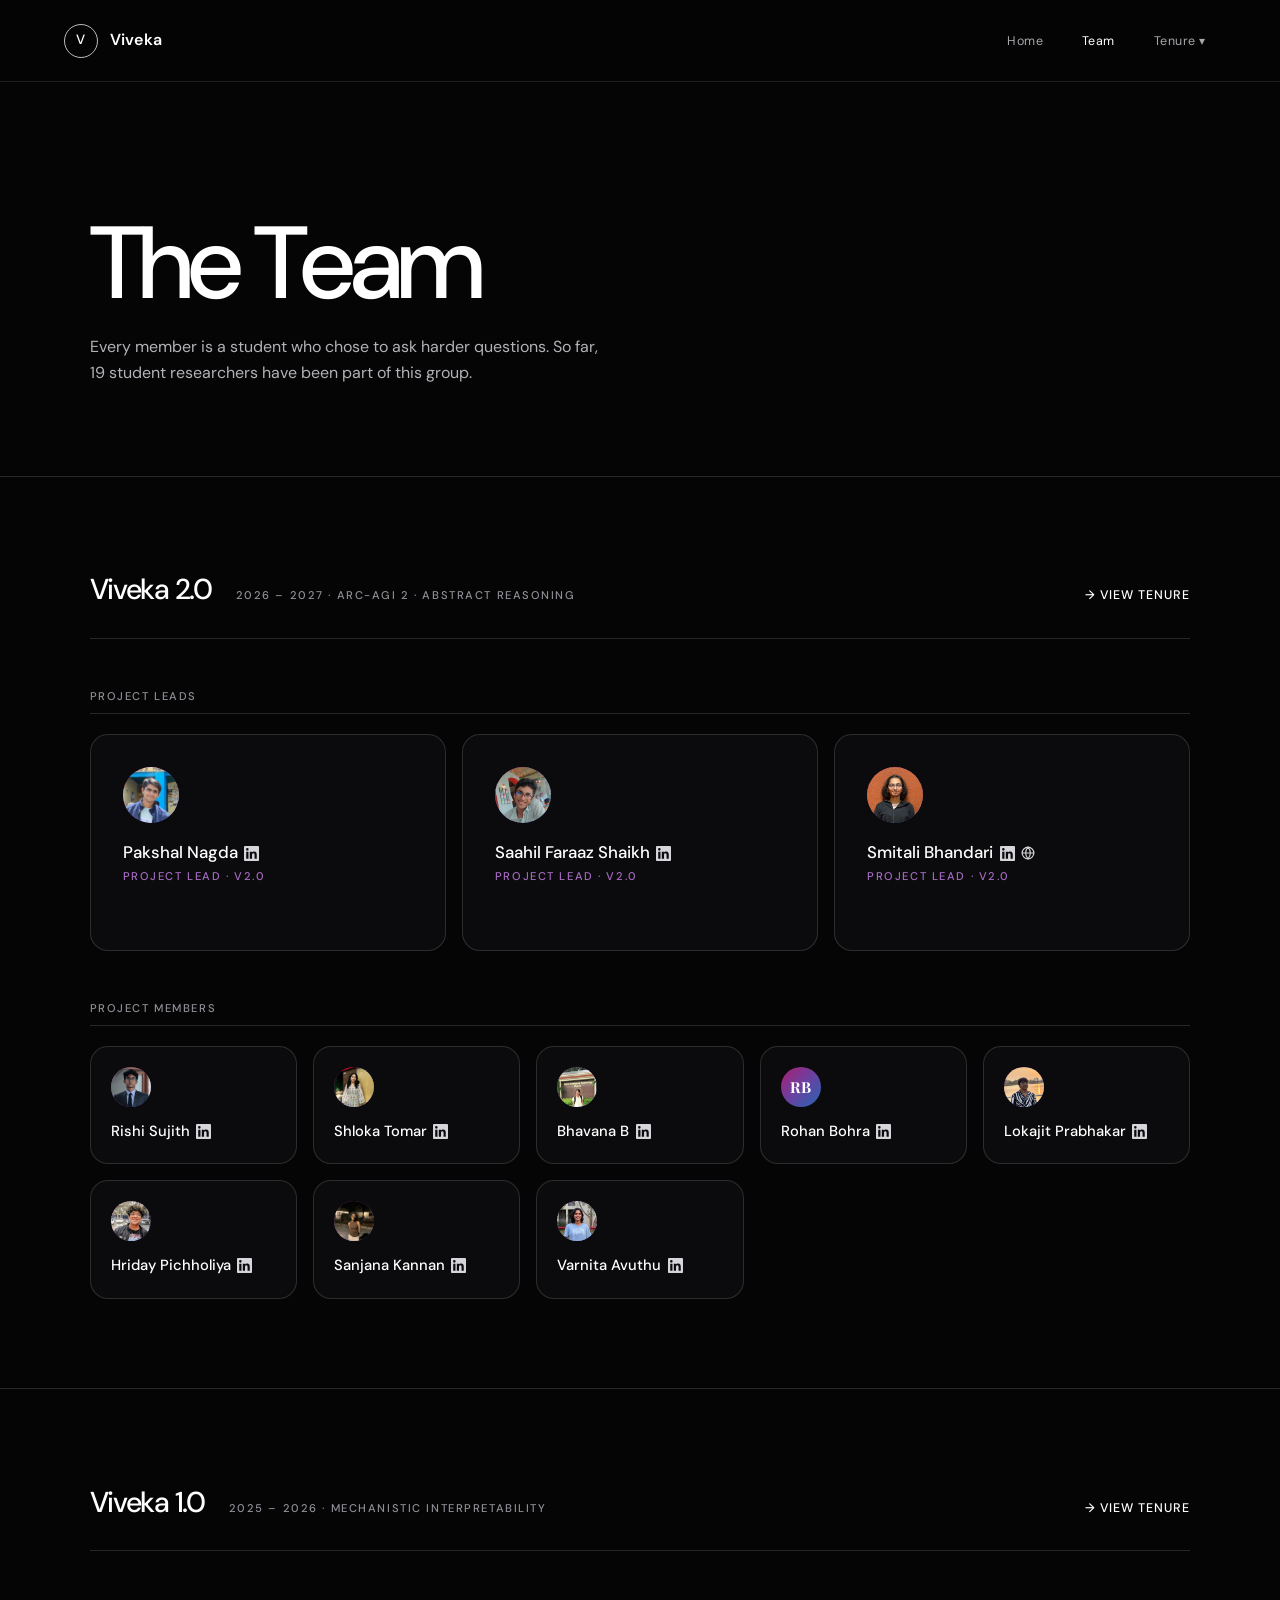
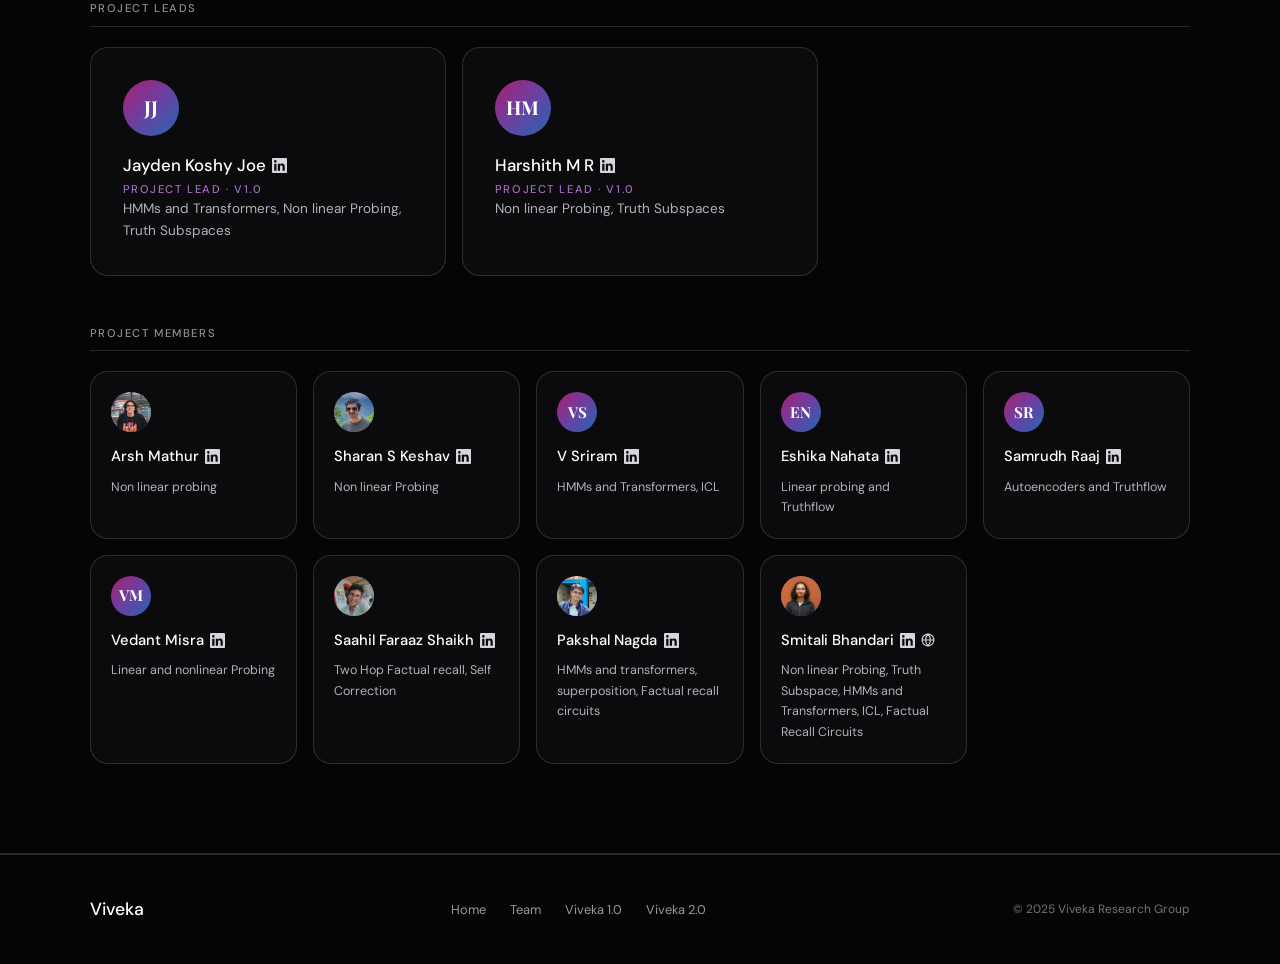
==== commit e65d0454: "Add portraits and prioritize Viveka 2 team" ====
--- a/team.html
+++ b/team.html
@@ -164,6 +164,11 @@
     font-weight: 700;
   }
   .v2 .lead-avatar { background: #d8d8e8; color: var(--v2); }
+  .lead-avatar img, .member-avatar img {
+    width: 100%; height: 100%;
+    object-fit: cover;
+    border-radius: inherit;
+  }
   .lead-name { font-weight: 500; font-size: 1.05rem; display: flex; align-items: center; gap: 0.4rem; flex-wrap: wrap; }
   .lead-role {
     font-size: 0.72rem;
@@ -255,6 +260,140 @@
   <!-- <div class="page-eyebrow">Our People</div> -->
   <h1 class="page-title">The Team</h1>
   <p class="page-sub">Every member is a student who chose to ask harder questions. So far, 19 student researchers have been part of this group.</p>
+</div>
+
+<!-- VIVEKA 2.0 -->
+<div class="tenure-block v2" id="v2">
+  <div class="tenure-block-header">
+    <span class="tenure-block-name">Viveka 2.0</span>
+    <span class="tenure-block-year">2026 – 2027 · ARC-AGI 2 · Abstract Reasoning</span>
+    <a href="viveka-2.html" class="tenure-block-link">→ View tenure</a>
+  </div>
+
+  <div class="role-label">Project Leads</div>
+  <div class="leads-grid">
+    <div class="lead-card">
+      <div class="lead-avatar"><img src="assets/team/pakshal.jpg" alt="Pakshal Nagda" loading="lazy"></div>
+      <div>
+        <div class="lead-name">
+          Pakshal Nagda
+          <a href="https://www.linkedin.com/in/pakshal-nagda-34b659341" target="_blank" class="social-link" title="LinkedIn">
+            <svg xmlns="http://www.w3.org/2000/svg" width="15" height="15" viewBox="0 0 24 24" fill="currentColor"><path d="M22.23 0H1.77C.8 0 0 .77 0 1.72v20.56C0 23.23.8 24 1.77 24h20.46c.98 0 1.77-.77 1.77-1.72V1.72C24 .77 23.2 0 22.23 0zM7.12 20.45H3.56V9h3.56v11.45zM5.34 7.43a2.06 2.06 0 1 1 0-4.13 2.06 2.06 0 0 1 0 4.13zM20.45 20.45h-3.56v-5.6c0-1.34-.03-3.06-1.87-3.06-1.87 0-2.16 1.46-2.16 2.96v5.7h-3.56V9h3.42v1.56h.05c.48-.9 1.63-1.85 3.37-1.85 3.6 0 4.27 2.37 4.27 5.45v6.29z"/></svg>
+          </a>
+        </div>
+        <div class="lead-role" style="color:var(--v2);">Project Lead · V2.0</div>
+      </div>
+      <div class="lead-focus"></div>
+      <div class="lead-tags"></div>
+    </div>
+    <div class="lead-card">
+      <div class="lead-avatar"><img src="assets/team/saahil.jpg" alt="Saahil Faraaz Shaikh" loading="lazy"></div>
+      <div>
+        <div class="lead-name">
+          Saahil Faraaz Shaikh
+          <a href="https://in.linkedin.com/in/saahil-faraaz-shaikh-9b6713357" target="_blank" class="social-link" title="LinkedIn">
+            <svg xmlns="http://www.w3.org/2000/svg" width="15" height="15" viewBox="0 0 24 24" fill="currentColor"><path d="M22.23 0H1.77C.8 0 0 .77 0 1.72v20.56C0 23.23.8 24 1.77 24h20.46c.98 0 1.77-.77 1.77-1.72V1.72C24 .77 23.2 0 22.23 0zM7.12 20.45H3.56V9h3.56v11.45zM5.34 7.43a2.06 2.06 0 1 1 0-4.13 2.06 2.06 0 0 1 0 4.13zM20.45 20.45h-3.56v-5.6c0-1.34-.03-3.06-1.87-3.06-1.87 0-2.16 1.46-2.16 2.96v5.7h-3.56V9h3.42v1.56h.05c.48-.9 1.63-1.85 3.37-1.85 3.6 0 4.27 2.37 4.27 5.45v6.29z"/></svg>
+          </a>
+        </div>
+        <div class="lead-role" style="color:var(--v2);">Project Lead · V2.0</div>
+      </div>
+      <div class="lead-focus"></div>
+      <div class="lead-tags"></div>
+    </div>
+    <div class="lead-card">
+      <div class="lead-avatar"><img src="assets/team/smitali.jpeg" alt="Smitali Bhandari" loading="lazy"></div>
+      <div>
+        <div class="lead-name">
+          Smitali Bhandari
+          <a href="https://www.linkedin.com/in/smitali-bhandari" target="_blank" class="social-link" title="LinkedIn">
+            <svg xmlns="http://www.w3.org/2000/svg" width="15" height="15" viewBox="0 0 24 24" fill="currentColor"><path d="M22.23 0H1.77C.8 0 0 .77 0 1.72v20.56C0 23.23.8 24 1.77 24h20.46c.98 0 1.77-.77 1.77-1.72V1.72C24 .77 23.2 0 22.23 0zM7.12 20.45H3.56V9h3.56v11.45zM5.34 7.43a2.06 2.06 0 1 1 0-4.13 2.06 2.06 0 0 1 0 4.13zM20.45 20.45h-3.56v-5.6c0-1.34-.03-3.06-1.87-3.06-1.87 0-2.16 1.46-2.16 2.96v5.7h-3.56V9h3.42v1.56h.05c.48-.9 1.63-1.85 3.37-1.85 3.6 0 4.27 2.37 4.27 5.45v6.29z"/></svg>
+          </a>
+          <a href="https://ilatims-b.github.io/" target="_blank" class="social-link" title="Personal Website">
+            <svg xmlns="http://www.w3.org/2000/svg" width="14" height="14" viewBox="0 0 24 24" fill="none" stroke="currentColor" stroke-width="2" stroke-linecap="round" stroke-linejoin="round"><circle cx="12" cy="12" r="10"></circle><line x1="2" y1="12" x2="22" y2="12"></line><path d="M12 2a15.3 15.3 0 0 1 4 10 15.3 15.3 0 0 1-4 10 15.3 15.3 0 0 1-4-10 15.3 15.3 0 0 1 4-10z"></path></svg>
+          </a>
+        </div>
+        <div class="lead-role" style="color:var(--v2);">Project Lead · V2.0</div>
+      </div>
+      <div class="lead-focus"></div>
+      <div class="lead-tags"></div>
+    </div>
+  </div>
+
+  <div class="role-label">Project Members</div>
+  <div class="members-grid">
+    <div class="member-card">
+      <div class="member-avatar"><img src="assets/team/rishi.png" alt="Rishi Sujith" loading="lazy"></div>
+      <div class="member-name">
+        Rishi Sujith
+        <a href="https://www.linkedin.com/in/rishi-sujith-922554377" target="_blank" class="social-link" title="LinkedIn">
+          <svg xmlns="http://www.w3.org/2000/svg" width="15" height="15" viewBox="0 0 24 24" fill="currentColor"><path d="M22.23 0H1.77C.8 0 0 .77 0 1.72v20.56C0 23.23.8 24 1.77 24h20.46c.98 0 1.77-.77 1.77-1.72V1.72C24 .77 23.2 0 22.23 0zM7.12 20.45H3.56V9h3.56v11.45zM5.34 7.43a2.06 2.06 0 1 1 0-4.13 2.06 2.06 0 0 1 0 4.13zM20.45 20.45h-3.56v-5.6c0-1.34-.03-3.06-1.87-3.06-1.87 0-2.16 1.46-2.16 2.96v5.7h-3.56V9h3.42v1.56h.05c.48-.9 1.63-1.85 3.37-1.85 3.6 0 4.27 2.37 4.27 5.45v6.29z"/></svg>
+        </a>
+      </div>
+    </div>
+    <div class="member-card">
+      <div class="member-avatar"><img src="assets/team/shloka.png" alt="Shloka Tomar" loading="lazy"></div>
+      <div class="member-name">
+        Shloka Tomar
+        <a href="https://www.linkedin.com/in/shloka-tomar-64b5a2321/" target="_blank" class="social-link" title="LinkedIn">
+          <svg xmlns="http://www.w3.org/2000/svg" width="15" height="15" viewBox="0 0 24 24" fill="currentColor"><path d="M22.23 0H1.77C.8 0 0 .77 0 1.72v20.56C0 23.23.8 24 1.77 24h20.46c.98 0 1.77-.77 1.77-1.72V1.72C24 .77 23.2 0 22.23 0zM7.12 20.45H3.56V9h3.56v11.45zM5.34 7.43a2.06 2.06 0 1 1 0-4.13 2.06 2.06 0 0 1 0 4.13zM20.45 20.45h-3.56v-5.6c0-1.34-.03-3.06-1.87-3.06-1.87 0-2.16 1.46-2.16 2.96v5.7h-3.56V9h3.42v1.56h.05c.48-.9 1.63-1.85 3.37-1.85 3.6 0 4.27 2.37 4.27 5.45v6.29z"/></svg>
+        </a>
+      </div>
+    </div>
+    <div class="member-card">
+      <div class="member-avatar"><img src="assets/team/bhavana.png" alt="Bhavana B" loading="lazy"></div>
+      <div class="member-name">
+        Bhavana B
+        <a href="https://www.linkedin.com/in/bhavana-b-1a699138a" target="_blank" class="social-link" title="LinkedIn">
+          <svg xmlns="http://www.w3.org/2000/svg" width="15" height="15" viewBox="0 0 24 24" fill="currentColor"><path d="M22.23 0H1.77C.8 0 0 .77 0 1.72v20.56C0 23.23.8 24 1.77 24h20.46c.98 0 1.77-.77 1.77-1.72V1.72C24 .77 23.2 0 22.23 0zM7.12 20.45H3.56V9h3.56v11.45zM5.34 7.43a2.06 2.06 0 1 1 0-4.13 2.06 2.06 0 0 1 0 4.13zM20.45 20.45h-3.56v-5.6c0-1.34-.03-3.06-1.87-3.06-1.87 0-2.16 1.46-2.16 2.96v5.7h-3.56V9h3.42v1.56h.05c.48-.9 1.63-1.85 3.37-1.85 3.6 0 4.27 2.37 4.27 5.45v6.29z"/></svg>
+        </a>
+      </div>
+    </div>
+    <div class="member-card">
+      <div class="member-avatar" style="background:#d8d8e8; color:var(--v2);">RB</div>
+      <div class="member-name">
+        Rohan Bohra
+        <a href="https://www.linkedin.com/in/rohan-bohra-a08455262" target="_blank" class="social-link" title="LinkedIn">
+          <svg xmlns="http://www.w3.org/2000/svg" width="15" height="15" viewBox="0 0 24 24" fill="currentColor"><path d="M22.23 0H1.77C.8 0 0 .77 0 1.72v20.56C0 23.23.8 24 1.77 24h20.46c.98 0 1.77-.77 1.77-1.72V1.72C24 .77 23.2 0 22.23 0zM7.12 20.45H3.56V9h3.56v11.45zM5.34 7.43a2.06 2.06 0 1 1 0-4.13 2.06 2.06 0 0 1 0 4.13zM20.45 20.45h-3.56v-5.6c0-1.34-.03-3.06-1.87-3.06-1.87 0-2.16 1.46-2.16 2.96v5.7h-3.56V9h3.42v1.56h.05c.48-.9 1.63-1.85 3.37-1.85 3.6 0 4.27 2.37 4.27 5.45v6.29z"/></svg>
+        </a>
+      </div>
+    </div>
+    <div class="member-card">
+      <div class="member-avatar"><img src="assets/team/lokajit.png" alt="Lokajit Prabhakar" loading="lazy"></div>
+      <div class="member-name">
+        Lokajit Prabhakar
+        <a href="https://www.linkedin.com/in/lokajit-prabhakar-b17185427" target="_blank" class="social-link" title="LinkedIn">
+          <svg xmlns="http://www.w3.org/2000/svg" width="15" height="15" viewBox="0 0 24 24" fill="currentColor"><path d="M22.23 0H1.77C.8 0 0 .77 0 1.72v20.56C0 23.23.8 24 1.77 24h20.46c.98 0 1.77-.77 1.77-1.72V1.72C24 .77 23.2 0 22.23 0zM7.12 20.45H3.56V9h3.56v11.45zM5.34 7.43a2.06 2.06 0 1 1 0-4.13 2.06 2.06 0 0 1 0 4.13zM20.45 20.45h-3.56v-5.6c0-1.34-.03-3.06-1.87-3.06-1.87 0-2.16 1.46-2.16 2.96v5.7h-3.56V9h3.42v1.56h.05c.48-.9 1.63-1.85 3.37-1.85 3.6 0 4.27 2.37 4.27 5.45v6.29z"/></svg>
+        </a>
+      </div>
+    </div>
+    <div class="member-card">
+      <div class="member-avatar"><img src="assets/team/hriday.png" alt="Hriday Pichholiya" loading="lazy"></div>
+      <div class="member-name">
+        Hriday Pichholiya
+        <a href="https://www.linkedin.com/in/hriday-pichholiya-5653b9395" target="_blank" class="social-link" title="LinkedIn">
+          <svg xmlns="http://www.w3.org/2000/svg" width="15" height="15" viewBox="0 0 24 24" fill="currentColor"><path d="M22.23 0H1.77C.8 0 0 .77 0 1.72v20.56C0 23.23.8 24 1.77 24h20.46c.98 0 1.77-.77 1.77-1.72V1.72C24 .77 23.2 0 22.23 0zM7.12 20.45H3.56V9h3.56v11.45zM5.34 7.43a2.06 2.06 0 1 1 0-4.13 2.06 2.06 0 0 1 0 4.13zM20.45 20.45h-3.56v-5.6c0-1.34-.03-3.06-1.87-3.06-1.87 0-2.16 1.46-2.16 2.96v5.7h-3.56V9h3.42v1.56h.05c.48-.9 1.63-1.85 3.37-1.85 3.6 0 4.27 2.37 4.27 5.45v6.29z"/></svg>
+        </a>
+      </div>
+    </div>
+    <div class="member-card">
+      <div class="member-avatar"><img src="assets/team/sanjana.png" alt="Sanjana Kannan" loading="lazy"></div>
+      <div class="member-name">
+        Sanjana Kannan
+        <a href="https://www.linkedin.com/in/sanjana-kannan-b6056a330" target="_blank" class="social-link" title="LinkedIn">
+          <svg xmlns="http://www.w3.org/2000/svg" width="15" height="15" viewBox="0 0 24 24" fill="currentColor"><path d="M22.23 0H1.77C.8 0 0 .77 0 1.72v20.56C0 23.23.8 24 1.77 24h20.46c.98 0 1.77-.77 1.77-1.72V1.72C24 .77 23.2 0 22.23 0zM7.12 20.45H3.56V9h3.56v11.45zM5.34 7.43a2.06 2.06 0 1 1 0-4.13 2.06 2.06 0 0 1 0 4.13zM20.45 20.45h-3.56v-5.6c0-1.34-.03-3.06-1.87-3.06-1.87 0-2.16 1.46-2.16 2.96v5.7h-3.56V9h3.42v1.56h.05c.48-.9 1.63-1.85 3.37-1.85 3.6 0 4.27 2.37 4.27 5.45v6.29z"/></svg>
+        </a>
+      </div>
+    </div>
+    <div class="member-card">
+      <div class="member-avatar"><img src="assets/team/varnita.jpeg" alt="Varnita Avuthu" loading="lazy"></div>
+      <div class="member-name">
+        Varnita Avuthu
+        <a href="https://www.linkedin.com/in/varnita-avuthu-9ab806398" target="_blank" class="social-link" title="LinkedIn">
+          <svg xmlns="http://www.w3.org/2000/svg" width="15" height="15" viewBox="0 0 24 24" fill="currentColor"><path d="M22.23 0H1.77C.8 0 0 .77 0 1.72v20.56C0 23.23.8 24 1.77 24h20.46c.98 0 1.77-.77 1.77-1.72V1.72C24 .77 23.2 0 22.23 0zM7.12 20.45H3.56V9h3.56v11.45zM5.34 7.43a2.06 2.06 0 1 1 0-4.13 2.06 2.06 0 0 1 0 4.13zM20.45 20.45h-3.56v-5.6c0-1.34-.03-3.06-1.87-3.06-1.87 0-2.16 1.46-2.16 2.96v5.7h-3.56V9h3.42v1.56h.05c.48-.9 1.63-1.85 3.37-1.85 3.6 0 4.27 2.37 4.27 5.45v6.29z"/></svg>
+        </a>
+      </div>
+    </div>
+  </div>
 </div>
 
 <!-- VIVEKA 1.0 -->
@@ -298,7 +437,7 @@
   <div class="role-label">Project Members</div>
   <div class="members-grid">
     <div class="member-card">
-      <div class="member-avatar">AM</div>
+      <div class="member-avatar"><img src="assets/team/arsh.jpg" alt="Arsh Mathur" loading="lazy"></div>
       <div class="member-name">
         Arsh Mathur
         <a href="https://www.linkedin.com/in/mathurarsh/" target="_blank" class="social-link" title="LinkedIn">
@@ -308,7 +447,7 @@
       <div class="member-focus">Non linear probing</div>
     </div>
     <div class="member-card">
-      <div class="member-avatar">SK</div>
+      <div class="member-avatar"><img src="assets/team/sharan.jpg" alt="Sharan S Keshav" loading="lazy"></div>
       <div class="member-name">
         Sharan S Keshav
         <a href="https://www.linkedin.com/in/sharank7" target="_blank" class="social-link" title="LinkedIn">
@@ -358,7 +497,7 @@
       <div class="member-focus">Linear and nonlinear Probing</div>
     </div>
     <div class="member-card">
-      <div class="member-avatar">SS</div>
+      <div class="member-avatar"><img src="assets/team/saahil.jpg" alt="Saahil Faraaz Shaikh" loading="lazy"></div>
       <div class="member-name">
         Saahil Faraaz Shaikh
         <a href="https://in.linkedin.com/in/saahil-faraaz-shaikh-9b6713357" target="_blank" class="social-link" title="LinkedIn">
@@ -368,7 +507,7 @@
       <div class="member-focus">Two Hop Factual recall, Self Correction </div>
     </div>
     <div class="member-card">
-      <div class="member-avatar">PN</div>
+      <div class="member-avatar"><img src="assets/team/pakshal.jpg" alt="Pakshal Nagda" loading="lazy"></div>
       <div class="member-name">
         Pakshal Nagda
         <a href="https://www.linkedin.com/in/pakshal-nagda-34b659341" target="_blank" class="social-link" title="LinkedIn">
@@ -378,7 +517,7 @@
       <div class="member-focus">HMMs and transformers, superposition, Factual recall circuits</div>
     </div>
     <div class="member-card">
-      <div class="member-avatar">SB</div>
+      <div class="member-avatar"><img src="assets/team/smitali.jpeg" alt="Smitali Bhandari" loading="lazy"></div>
       <div class="member-name">
         Smitali Bhandari
         <a href="https://www.linkedin.com/in/smitali-bhandari" target="_blank" class="social-link" title="LinkedIn">
@@ -389,140 +528,6 @@
         </a>
       </div>
       <div class="member-focus">Non linear Probing, Truth Subspace, HMMs and Transformers, ICL, Factual Recall Circuits</div>
-    </div>
-  </div>
-</div>
-
-<!-- VIVEKA 2.0 -->
-<div class="tenure-block v2" id="v2">
-  <div class="tenure-block-header">
-    <span class="tenure-block-name">Viveka 2.0</span>
-    <span class="tenure-block-year">2026 – 2027 · ARC-AGI 2 · Abstract Reasoning</span>
-    <a href="viveka-2.html" class="tenure-block-link">→ View tenure</a>
-  </div>
-
-  <div class="role-label">Project Leads</div>
-  <div class="leads-grid">
-    <div class="lead-card">
-      <div class="lead-avatar" style="background:#d8d8e8; color:var(--v2);">PN</div>
-      <div>
-        <div class="lead-name">
-          Pakshal Nagda
-          <a href="https://www.linkedin.com/in/pakshal-nagda-34b659341" target="_blank" class="social-link" title="LinkedIn">
-            <svg xmlns="http://www.w3.org/2000/svg" width="15" height="15" viewBox="0 0 24 24" fill="currentColor"><path d="M22.23 0H1.77C.8 0 0 .77 0 1.72v20.56C0 23.23.8 24 1.77 24h20.46c.98 0 1.77-.77 1.77-1.72V1.72C24 .77 23.2 0 22.23 0zM7.12 20.45H3.56V9h3.56v11.45zM5.34 7.43a2.06 2.06 0 1 1 0-4.13 2.06 2.06 0 0 1 0 4.13zM20.45 20.45h-3.56v-5.6c0-1.34-.03-3.06-1.87-3.06-1.87 0-2.16 1.46-2.16 2.96v5.7h-3.56V9h3.42v1.56h.05c.48-.9 1.63-1.85 3.37-1.85 3.6 0 4.27 2.37 4.27 5.45v6.29z"/></svg>
-          </a>
-        </div>
-        <div class="lead-role" style="color:var(--v2);">Project Lead · V2.0</div>
-      </div>
-      <div class="lead-focus"></div>
-      <div class="lead-tags"></div>
-    </div>
-    <div class="lead-card">
-      <div class="lead-avatar" style="background:#d8d8e8; color:var(--v2);">SF</div>
-      <div>
-        <div class="lead-name">
-          Saahil Faraaz Shaikh
-          <a href="https://in.linkedin.com/in/saahil-faraaz-shaikh-9b6713357" target="_blank" class="social-link" title="LinkedIn">
-            <svg xmlns="http://www.w3.org/2000/svg" width="15" height="15" viewBox="0 0 24 24" fill="currentColor"><path d="M22.23 0H1.77C.8 0 0 .77 0 1.72v20.56C0 23.23.8 24 1.77 24h20.46c.98 0 1.77-.77 1.77-1.72V1.72C24 .77 23.2 0 22.23 0zM7.12 20.45H3.56V9h3.56v11.45zM5.34 7.43a2.06 2.06 0 1 1 0-4.13 2.06 2.06 0 0 1 0 4.13zM20.45 20.45h-3.56v-5.6c0-1.34-.03-3.06-1.87-3.06-1.87 0-2.16 1.46-2.16 2.96v5.7h-3.56V9h3.42v1.56h.05c.48-.9 1.63-1.85 3.37-1.85 3.6 0 4.27 2.37 4.27 5.45v6.29z"/></svg>
-          </a>
-        </div>
-        <div class="lead-role" style="color:var(--v2);">Project Lead · V2.0</div>
-      </div>
-      <div class="lead-focus"></div>
-      <div class="lead-tags"></div>
-    </div>
-    <div class="lead-card">
-      <div class="lead-avatar" style="background:#d8d8e8; color:var(--v2);">SB</div>
-      <div>
-        <div class="lead-name">
-          Smitali Bhandari
-          <a href="https://www.linkedin.com/in/smitali-bhandari" target="_blank" class="social-link" title="LinkedIn">
-            <svg xmlns="http://www.w3.org/2000/svg" width="15" height="15" viewBox="0 0 24 24" fill="currentColor"><path d="M22.23 0H1.77C.8 0 0 .77 0 1.72v20.56C0 23.23.8 24 1.77 24h20.46c.98 0 1.77-.77 1.77-1.72V1.72C24 .77 23.2 0 22.23 0zM7.12 20.45H3.56V9h3.56v11.45zM5.34 7.43a2.06 2.06 0 1 1 0-4.13 2.06 2.06 0 0 1 0 4.13zM20.45 20.45h-3.56v-5.6c0-1.34-.03-3.06-1.87-3.06-1.87 0-2.16 1.46-2.16 2.96v5.7h-3.56V9h3.42v1.56h.05c.48-.9 1.63-1.85 3.37-1.85 3.6 0 4.27 2.37 4.27 5.45v6.29z"/></svg>
-          </a>
-          <a href="https://ilatims-b.github.io/" target="_blank" class="social-link" title="Personal Website">
-            <svg xmlns="http://www.w3.org/2000/svg" width="14" height="14" viewBox="0 0 24 24" fill="none" stroke="currentColor" stroke-width="2" stroke-linecap="round" stroke-linejoin="round"><circle cx="12" cy="12" r="10"></circle><line x1="2" y1="12" x2="22" y2="12"></line><path d="M12 2a15.3 15.3 0 0 1 4 10 15.3 15.3 0 0 1-4 10 15.3 15.3 0 0 1-4-10 15.3 15.3 0 0 1 4-10z"></path></svg>
-          </a>
-        </div>
-        <div class="lead-role" style="color:var(--v2);">Project Lead · V2.0</div>
-      </div>
-      <div class="lead-focus"></div>
-      <div class="lead-tags"></div>
-    </div>
-  </div>
-
-  <div class="role-label">Project Members</div>
-  <div class="members-grid">
-    <div class="member-card">
-      <div class="member-avatar" style="background:#d8d8e8; color:var(--v2);">RS</div>
-      <div class="member-name">
-        Rishi Sujith
-        <a href="https://www.linkedin.com/in/rishi-sujith-922554377" target="_blank" class="social-link" title="LinkedIn">
-          <svg xmlns="http://www.w3.org/2000/svg" width="15" height="15" viewBox="0 0 24 24" fill="currentColor"><path d="M22.23 0H1.77C.8 0 0 .77 0 1.72v20.56C0 23.23.8 24 1.77 24h20.46c.98 0 1.77-.77 1.77-1.72V1.72C24 .77 23.2 0 22.23 0zM7.12 20.45H3.56V9h3.56v11.45zM5.34 7.43a2.06 2.06 0 1 1 0-4.13 2.06 2.06 0 0 1 0 4.13zM20.45 20.45h-3.56v-5.6c0-1.34-.03-3.06-1.87-3.06-1.87 0-2.16 1.46-2.16 2.96v5.7h-3.56V9h3.42v1.56h.05c.48-.9 1.63-1.85 3.37-1.85 3.6 0 4.27 2.37 4.27 5.45v6.29z"/></svg>
-        </a>
-      </div>
-    </div>
-    <div class="member-card">
-      <div class="member-avatar" style="background:#d8d8e8; color:var(--v2);">ST</div>
-      <div class="member-name">
-        Shloka Tomar
-        <a href="https://www.linkedin.com/in/shloka-tomar-64b5a2321/" target="_blank" class="social-link" title="LinkedIn">
-          <svg xmlns="http://www.w3.org/2000/svg" width="15" height="15" viewBox="0 0 24 24" fill="currentColor"><path d="M22.23 0H1.77C.8 0 0 .77 0 1.72v20.56C0 23.23.8 24 1.77 24h20.46c.98 0 1.77-.77 1.77-1.72V1.72C24 .77 23.2 0 22.23 0zM7.12 20.45H3.56V9h3.56v11.45zM5.34 7.43a2.06 2.06 0 1 1 0-4.13 2.06 2.06 0 0 1 0 4.13zM20.45 20.45h-3.56v-5.6c0-1.34-.03-3.06-1.87-3.06-1.87 0-2.16 1.46-2.16 2.96v5.7h-3.56V9h3.42v1.56h.05c.48-.9 1.63-1.85 3.37-1.85 3.6 0 4.27 2.37 4.27 5.45v6.29z"/></svg>
-        </a>
-      </div>
-    </div>
-    <div class="member-card">
-      <div class="member-avatar" style="background:#d8d8e8; color:var(--v2);">BB</div>
-      <div class="member-name">
-        Bhavana B
-        <a href="https://www.linkedin.com/in/bhavana-b-1a699138a" target="_blank" class="social-link" title="LinkedIn">
-          <svg xmlns="http://www.w3.org/2000/svg" width="15" height="15" viewBox="0 0 24 24" fill="currentColor"><path d="M22.23 0H1.77C.8 0 0 .77 0 1.72v20.56C0 23.23.8 24 1.77 24h20.46c.98 0 1.77-.77 1.77-1.72V1.72C24 .77 23.2 0 22.23 0zM7.12 20.45H3.56V9h3.56v11.45zM5.34 7.43a2.06 2.06 0 1 1 0-4.13 2.06 2.06 0 0 1 0 4.13zM20.45 20.45h-3.56v-5.6c0-1.34-.03-3.06-1.87-3.06-1.87 0-2.16 1.46-2.16 2.96v5.7h-3.56V9h3.42v1.56h.05c.48-.9 1.63-1.85 3.37-1.85 3.6 0 4.27 2.37 4.27 5.45v6.29z"/></svg>
-        </a>
-      </div>
-    </div>
-    <div class="member-card">
-      <div class="member-avatar" style="background:#d8d8e8; color:var(--v2);">RB</div>
-      <div class="member-name">
-        Rohan Bohra
-        <a href="https://www.linkedin.com/in/rohan-bohra-a08455262" target="_blank" class="social-link" title="LinkedIn">
-          <svg xmlns="http://www.w3.org/2000/svg" width="15" height="15" viewBox="0 0 24 24" fill="currentColor"><path d="M22.23 0H1.77C.8 0 0 .77 0 1.72v20.56C0 23.23.8 24 1.77 24h20.46c.98 0 1.77-.77 1.77-1.72V1.72C24 .77 23.2 0 22.23 0zM7.12 20.45H3.56V9h3.56v11.45zM5.34 7.43a2.06 2.06 0 1 1 0-4.13 2.06 2.06 0 0 1 0 4.13zM20.45 20.45h-3.56v-5.6c0-1.34-.03-3.06-1.87-3.06-1.87 0-2.16 1.46-2.16 2.96v5.7h-3.56V9h3.42v1.56h.05c.48-.9 1.63-1.85 3.37-1.85 3.6 0 4.27 2.37 4.27 5.45v6.29z"/></svg>
-        </a>
-      </div>
-    </div>
-    <div class="member-card">
-      <div class="member-avatar" style="background:#d8d8e8; color:var(--v2);">LP</div>
-      <div class="member-name">
-        Lokajit Prabhakar
-        <a href="https://www.linkedin.com/in/lokajit-prabhakar-b17185427" target="_blank" class="social-link" title="LinkedIn">
-          <svg xmlns="http://www.w3.org/2000/svg" width="15" height="15" viewBox="0 0 24 24" fill="currentColor"><path d="M22.23 0H1.77C.8 0 0 .77 0 1.72v20.56C0 23.23.8 24 1.77 24h20.46c.98 0 1.77-.77 1.77-1.72V1.72C24 .77 23.2 0 22.23 0zM7.12 20.45H3.56V9h3.56v11.45zM5.34 7.43a2.06 2.06 0 1 1 0-4.13 2.06 2.06 0 0 1 0 4.13zM20.45 20.45h-3.56v-5.6c0-1.34-.03-3.06-1.87-3.06-1.87 0-2.16 1.46-2.16 2.96v5.7h-3.56V9h3.42v1.56h.05c.48-.9 1.63-1.85 3.37-1.85 3.6 0 4.27 2.37 4.27 5.45v6.29z"/></svg>
-        </a>
-      </div>
-    </div>
-    <div class="member-card">
-      <div class="member-avatar" style="background:#d8d8e8; color:var(--v2);">HP</div>
-      <div class="member-name">
-        Hriday Pichholiya
-        <a href="https://www.linkedin.com/in/hriday-pichholiya-5653b9395" target="_blank" class="social-link" title="LinkedIn">
-          <svg xmlns="http://www.w3.org/2000/svg" width="15" height="15" viewBox="0 0 24 24" fill="currentColor"><path d="M22.23 0H1.77C.8 0 0 .77 0 1.72v20.56C0 23.23.8 24 1.77 24h20.46c.98 0 1.77-.77 1.77-1.72V1.72C24 .77 23.2 0 22.23 0zM7.12 20.45H3.56V9h3.56v11.45zM5.34 7.43a2.06 2.06 0 1 1 0-4.13 2.06 2.06 0 0 1 0 4.13zM20.45 20.45h-3.56v-5.6c0-1.34-.03-3.06-1.87-3.06-1.87 0-2.16 1.46-2.16 2.96v5.7h-3.56V9h3.42v1.56h.05c.48-.9 1.63-1.85 3.37-1.85 3.6 0 4.27 2.37 4.27 5.45v6.29z"/></svg>
-        </a>
-      </div>
-    </div>
-    <div class="member-card">
-      <div class="member-avatar" style="background:#d8d8e8; color:var(--v2);">SK</div>
-      <div class="member-name">
-        Sanjana Kannan
-        <a href="https://www.linkedin.com/in/sanjana-kannan-b6056a330" target="_blank" class="social-link" title="LinkedIn">
-          <svg xmlns="http://www.w3.org/2000/svg" width="15" height="15" viewBox="0 0 24 24" fill="currentColor"><path d="M22.23 0H1.77C.8 0 0 .77 0 1.72v20.56C0 23.23.8 24 1.77 24h20.46c.98 0 1.77-.77 1.77-1.72V1.72C24 .77 23.2 0 22.23 0zM7.12 20.45H3.56V9h3.56v11.45zM5.34 7.43a2.06 2.06 0 1 1 0-4.13 2.06 2.06 0 0 1 0 4.13zM20.45 20.45h-3.56v-5.6c0-1.34-.03-3.06-1.87-3.06-1.87 0-2.16 1.46-2.16 2.96v5.7h-3.56V9h3.42v1.56h.05c.48-.9 1.63-1.85 3.37-1.85 3.6 0 4.27 2.37 4.27 5.45v6.29z"/></svg>
-        </a>
-      </div>
-    </div>
-    <div class="member-card">
-      <div class="member-avatar" style="background:#d8d8e8; color:var(--v2);">VA</div>
-      <div class="member-name">
-        Varnita Avuthu
-        <a href="https://www.linkedin.com/in/varnita-avuthu-9ab806398" target="_blank" class="social-link" title="LinkedIn">
-          <svg xmlns="http://www.w3.org/2000/svg" width="15" height="15" viewBox="0 0 24 24" fill="currentColor"><path d="M22.23 0H1.77C.8 0 0 .77 0 1.72v20.56C0 23.23.8 24 1.77 24h20.46c.98 0 1.77-.77 1.77-1.72V1.72C24 .77 23.2 0 22.23 0zM7.12 20.45H3.56V9h3.56v11.45zM5.34 7.43a2.06 2.06 0 1 1 0-4.13 2.06 2.06 0 0 1 0 4.13zM20.45 20.45h-3.56v-5.6c0-1.34-.03-3.06-1.87-3.06-1.87 0-2.16 1.46-2.16 2.96v5.7h-3.56V9h3.42v1.56h.05c.48-.9 1.63-1.85 3.37-1.85 3.6 0 4.27 2.37 4.27 5.45v6.29z"/></svg>
-        </a>
-      </div>
     </div>
   </div>
 </div>
--- a/assets/css/viveka-theme.css
+++ b/assets/css/viveka-theme.css
@@ -152,7 +152,7 @@
 
 .hero-title {
   max-width: 740px;
-  font-size: clamp(3.6rem, 7.5vw, 7.5rem);
+  font-size: clamp(3.35rem, 6.5vw, 6.5rem);
   font-weight: 500;
   line-height: 0.98;
 }
@@ -210,9 +210,22 @@
 
 .hero-photo-wrapper img,
 [data-theme="dark"] .hero-photo-wrapper img,
-.tenure-hero-photo img { filter: none; }
-
-.hero-photo-wrapper:hover img { filter: none; }
+.tenure-hero-photo img {
+  filter: brightness(0.68) contrast(1.06) saturate(0.9);
+  transition: filter 0.4s ease;
+}
+
+.hero-photo-wrapper:hover img,
+.tenure-hero-photo:hover img { filter: none; }
+
+.hero-photo-wrapper::after { transition: opacity 0.4s ease; }
+.hero-photo-wrapper:hover::after { opacity: 0; }
+
+.tenure-hero-photo .full-frame-photo {
+  height: auto;
+  aspect-ratio: 1;
+  object-fit: contain;
+}
 
 .hero-quote {
   padding: 1.15rem 1.35rem;
@@ -393,7 +406,7 @@
   .nav-links { gap: 0; }
   .nav-links a { height: 68px; padding: 0 0.42rem; font-size: 0.69rem; line-height: 68px; }
   .dropdown-menu { right: 0; left: auto; }
-  .hero-title { font-size: clamp(3.25rem, 16vw, 5rem); }
+  .hero-title { font-size: clamp(3rem, 14vw, 4.5rem); }
   .hero { padding-top: 4.5rem; }
   .hero-ctas { gap: 0.65rem; }
   .tenure-card-header { min-height: 155px; }
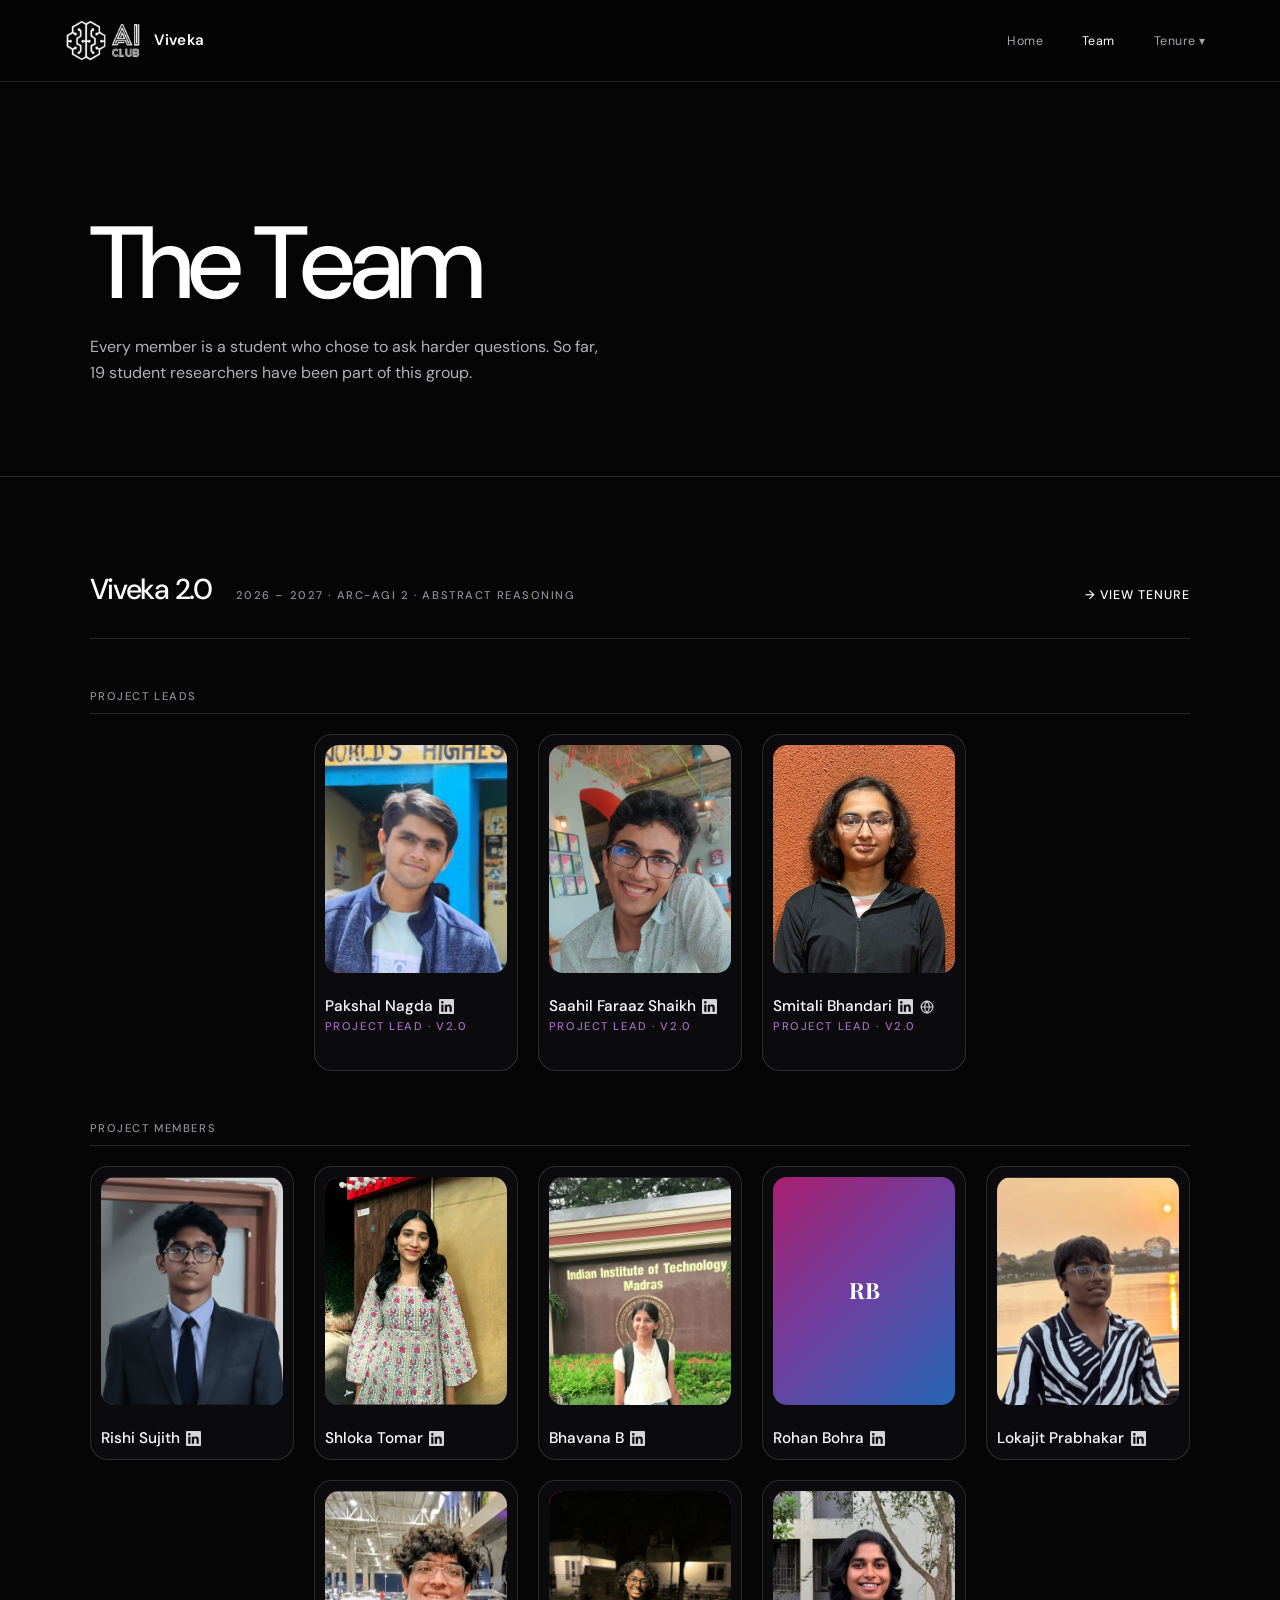
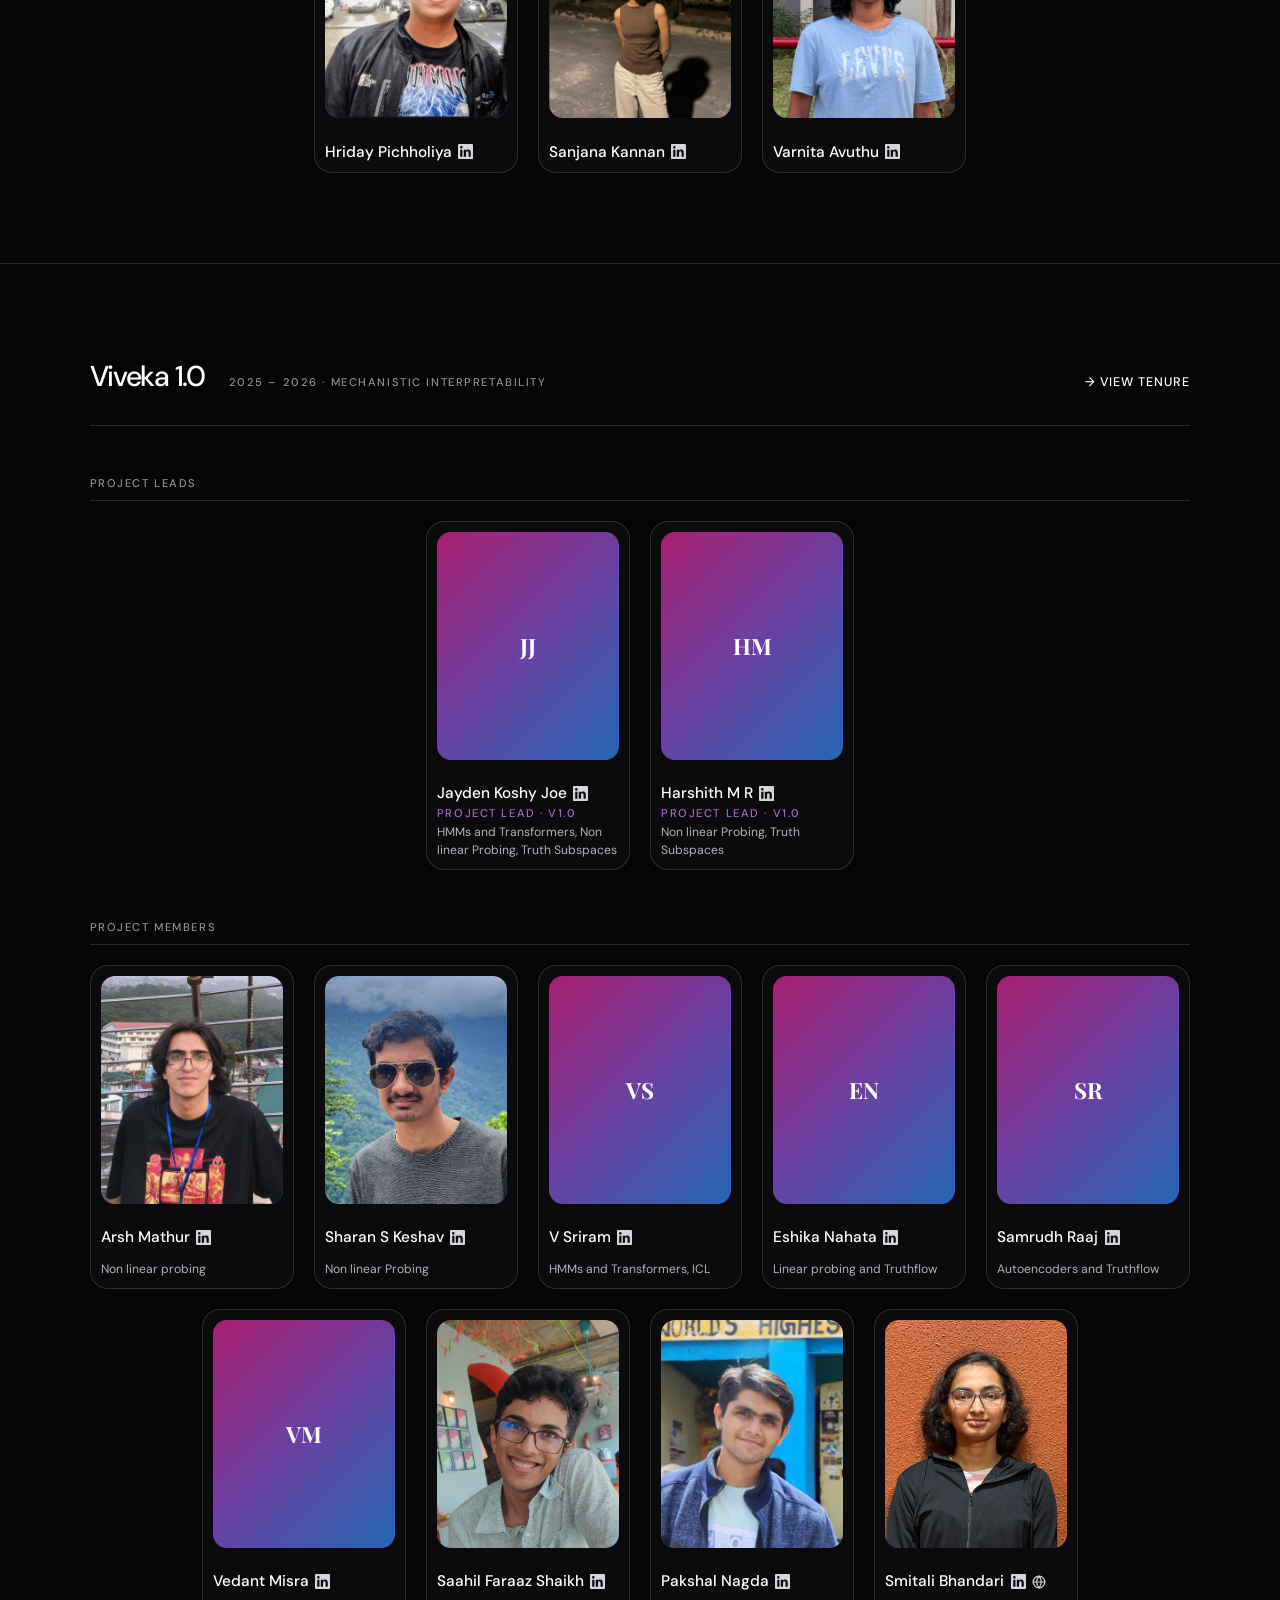
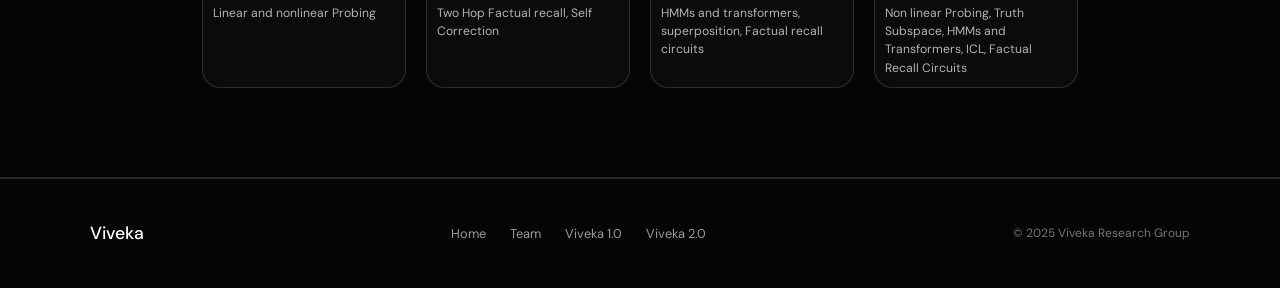
==== commit 8c3c8ccd: "update" ====
--- a/team.html
+++ b/team.html
@@ -237,12 +237,12 @@
     footer { padding: 2rem 1.5rem; flex-direction: column; }
   }
 </style>
-<link rel="stylesheet" href="assets/css/viveka-theme.css">
+<link rel="stylesheet" href="assets/css/viveka-theme.css?v=20261004-3">
 </head>
 <body>
 
 <nav>
-  <a href="index.html" class="nav-logo">Viveka</a>
+  <a href="index.html" class="nav-logo"><img src="assets/ai-club-logo.png" alt="AI Club"><span>Viveka</span></a>
   <ul class="nav-links">
     <li><a href="index.html">Home</a></li>
     <li><a href="team.html" class="active">Team</a></li>
--- a/assets/css/viveka-theme.css
+++ b/assets/css/viveka-theme.css
@@ -420,3 +420,325 @@
     transition-duration: 0.01ms !important;
   }
 }
+
+
+/* AI Club project-page structure for Viveka tenure pages. */
+.tenure-page {
+  padding-bottom: clamp(3rem, 6vw, 6rem);
+}
+
+.tenure-hero {
+  display: block;
+  min-height: 0;
+  max-width: 1120px;
+  margin: 0 auto;
+  padding: clamp(4.5rem, 8vw, 7.5rem) clamp(1.4rem, 5vw, 4rem) 2.5rem;
+  background: transparent;
+  border-bottom: 0;
+  text-align: center;
+}
+
+.tenure-hero::before {
+  display: none;
+}
+
+.tenure-hero-content {
+  max-width: 940px;
+  margin: 0 auto;
+}
+
+.tenure-eyebrow {
+  margin-bottom: 1.25rem;
+}
+
+.tenure-title {
+  font-size: clamp(4rem, 9vw, 7.8rem);
+}
+
+.tenure-sub {
+  max-width: 900px;
+  margin: 1.8rem auto 2.2rem;
+  font-size: clamp(1.05rem, 1.8vw, 1.35rem);
+  line-height: 1.65;
+}
+
+.tenure-meta {
+  justify-content: center;
+  gap: 1.25rem 3rem;
+}
+
+.tenure-actions {
+  display: flex;
+  justify-content: center;
+  margin-top: 2.2rem;
+}
+
+.tenure-back {
+  display: inline-flex;
+  align-items: center;
+  min-height: 44px;
+  padding: 0.65rem 1.25rem;
+  border: 1px solid rgba(255, 255, 255, 0.26);
+  border-radius: 999px;
+  color: #d1d1d6;
+  font-size: 0.82rem;
+  font-weight: 500;
+  text-decoration: none;
+  transition: border-color 180ms ease, color 180ms ease, transform 180ms ease;
+}
+
+.tenure-back:hover {
+  border-color: rgba(255, 255, 255, 0.68);
+  color: #fff;
+  transform: translateY(-1px);
+}
+
+.tenure-hero-photo {
+  max-width: 1000px;
+  margin: clamp(2.5rem, 5vw, 4.5rem) auto 0;
+  background: #0b0b0d;
+  border-radius: 22px;
+}
+
+.tenure-hero-photo img,
+.tenure-hero-photo .full-frame-photo {
+  width: 100%;
+  height: auto;
+  max-height: 680px;
+  aspect-ratio: auto;
+  object-fit: contain;
+  filter: none;
+}
+
+.page-section {
+  max-width: 1050px;
+  margin: 0 auto;
+  padding: clamp(2.5rem, 5vw, 4rem) 0;
+  border-top: 1px solid var(--rule);
+  border-bottom: 0;
+}
+
+.page-section .section-title {
+  max-width: 920px;
+  margin-bottom: 1.5rem;
+  font-size: clamp(2rem, 3.5vw, 3.15rem);
+}
+
+.intro-grid {
+  grid-template-columns: minmax(220px, 0.8fr) minmax(0, 1.5fr);
+  gap: clamp(2rem, 5vw, 5rem);
+}
+
+.intro-grid-single {
+  grid-template-columns: minmax(0, 1fr);
+}
+
+.intro-grid-single > div,
+.intro-grid-single .section-title,
+.intro-grid-single .intro-text {
+  width: 100%;
+  max-width: 100%;
+}
+
+.intro-grid-single .intro-text p {
+  max-width: 980px;
+  font-size: clamp(1rem, 1.35vw, 1.15rem);
+}
+
+.team-section {
+  padding-top: clamp(2.5rem, 5vw, 4rem) !important;
+}
+
+.team-redirect {
+  padding: clamp(1.6rem, 3vw, 2.5rem);
+  background: #0b0b0d;
+  border: 1px solid var(--rule);
+  border-radius: 20px;
+}
+
+.team-redirect h3 {
+  font-size: clamp(1.5rem, 2.5vw, 2rem);
+}
+
+.team-redirect .btn,
+.team-redirect .btn-fill {
+  background: transparent;
+  border-color: rgba(255, 255, 255, 0.5);
+  color: #fff;
+}
+
+.pub-grid {
+  grid-template-columns: repeat(2, minmax(0, 1fr));
+}
+
+.pub-card {
+  min-height: 200px;
+  border-radius: 20px;
+}
+
+.recruitment-section > div[style*="max-width"] {
+  max-width: none !important;
+  margin-top: 1.5rem !important;
+}
+
+.recruitment-section iframe {
+  background: #0b0b0d;
+}
+
+.recruitment-section > div[style*="height"] {
+  overflow: hidden;
+  border-radius: 20px !important;
+}
+
+@media (max-width: 1120px) {
+  .page-section {
+    width: calc(100% - 48px);
+  }
+}
+
+@media (max-width: 760px) {
+  .tenure-hero {
+    padding-top: 3.5rem;
+  }
+
+  .tenure-title {
+    font-size: clamp(3.4rem, 18vw, 5.4rem);
+  }
+
+  .tenure-meta {
+    display: grid;
+    grid-template-columns: repeat(2, minmax(0, 1fr));
+    text-align: left;
+  }
+
+  .tenure-hero-photo {
+    margin-top: 2.5rem;
+    border-radius: 16px;
+  }
+
+  .page-section {
+    width: calc(100% - 40px);
+    padding: 2.5rem 0;
+  }
+
+  .intro-grid,
+  .pub-grid {
+    grid-template-columns: 1fr;
+  }
+
+  .team-redirect {
+    align-items: flex-start;
+  }
+}
+
+
+/* Refined shared heading, brand, and team-card scale. */
+.nav-logo::before {
+  display: none;
+}
+
+.nav-logo img {
+  width: 78px;
+  height: 48px;
+  object-fit: contain;
+}
+
+.nav-logo span {
+  font-size: 0.95rem;
+}
+
+.section-title,
+.page-section .section-title {
+  max-width: 1040px;
+  font-size: clamp(1.9rem, 2.8vw, 3rem);
+  line-height: 1.12;
+}
+
+#tenures .section-title {
+  max-width: 1040px;
+}
+
+.leads-grid,
+.members-grid {
+  display: flex;
+  flex-wrap: wrap;
+  justify-content: center;
+  gap: 20px;
+}
+
+.lead-card,
+.member-card {
+  flex: 0 1 calc((100% - 80px) / 5);
+  min-width: 168px;
+  padding: 10px;
+  gap: 0.75rem;
+}
+
+.lead-avatar,
+.member-avatar,
+.v2 .lead-avatar,
+.v2 .member-avatar {
+  width: 100%;
+  height: auto;
+  aspect-ratio: 4 / 5;
+  margin: 0 0 0.7rem;
+  overflow: hidden;
+  border-radius: 14px;
+  font-size: 1.4rem;
+}
+
+.lead-avatar img,
+.member-avatar img {
+  width: 100%;
+  height: 100%;
+  object-fit: cover;
+  object-position: center;
+}
+
+.lead-name,
+.member-name {
+  font-size: 0.96rem;
+  line-height: 1.35;
+}
+
+.lead-focus,
+.member-focus {
+  font-size: 0.76rem;
+  line-height: 1.5;
+}
+
+@media (max-width: 1040px) {
+  .lead-card,
+  .member-card {
+    flex-basis: calc((100% - 60px) / 4);
+  }
+}
+
+@media (max-width: 760px) {
+  .nav-logo img {
+    width: 66px;
+    height: 42px;
+  }
+
+  .nav-logo span {
+    display: none;
+  }
+
+  .section-title,
+  .page-section .section-title {
+    font-size: clamp(1.75rem, 8vw, 2.45rem);
+  }
+
+  .lead-card,
+  .member-card {
+    flex-basis: calc((100% - 16px) / 2);
+    min-width: 140px;
+  }
+}
+
+@media (max-width: 420px) {
+  .lead-card,
+  .member-card {
+    flex-basis: 100%;
+  }
+}
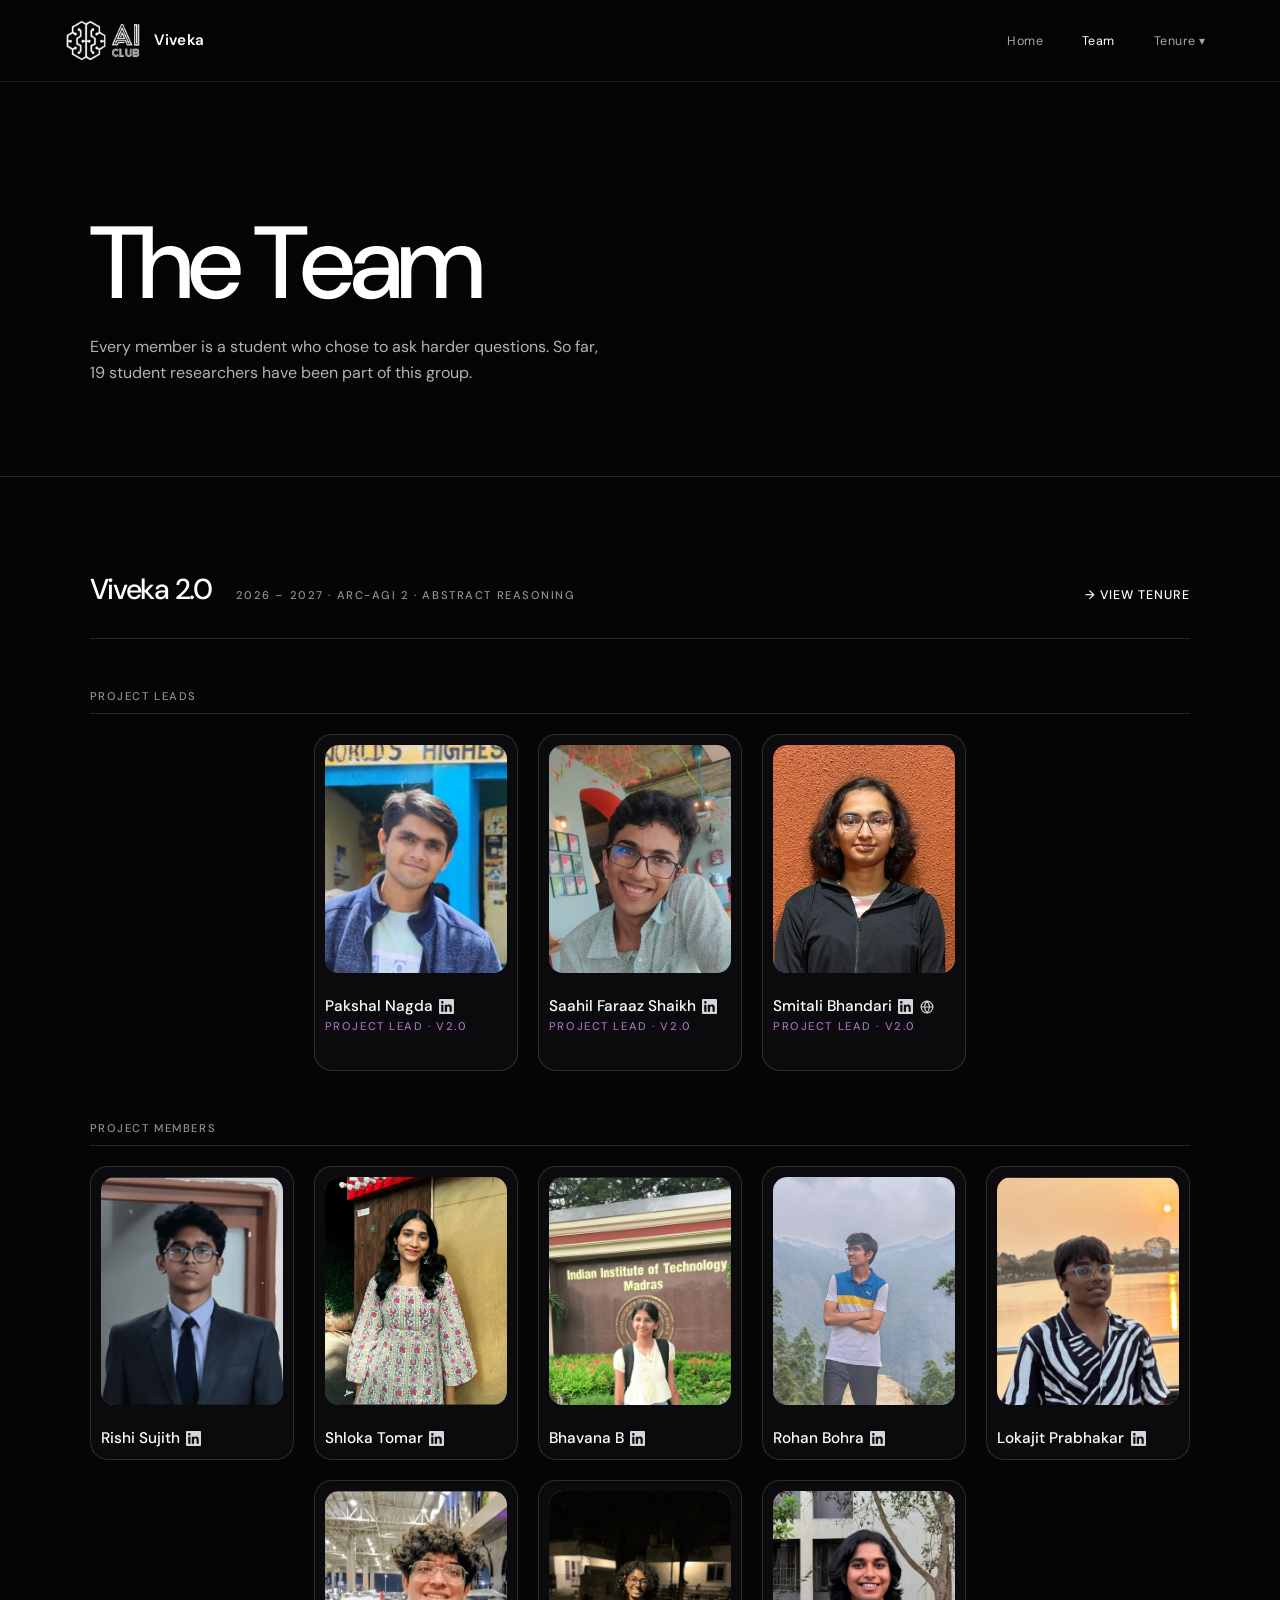
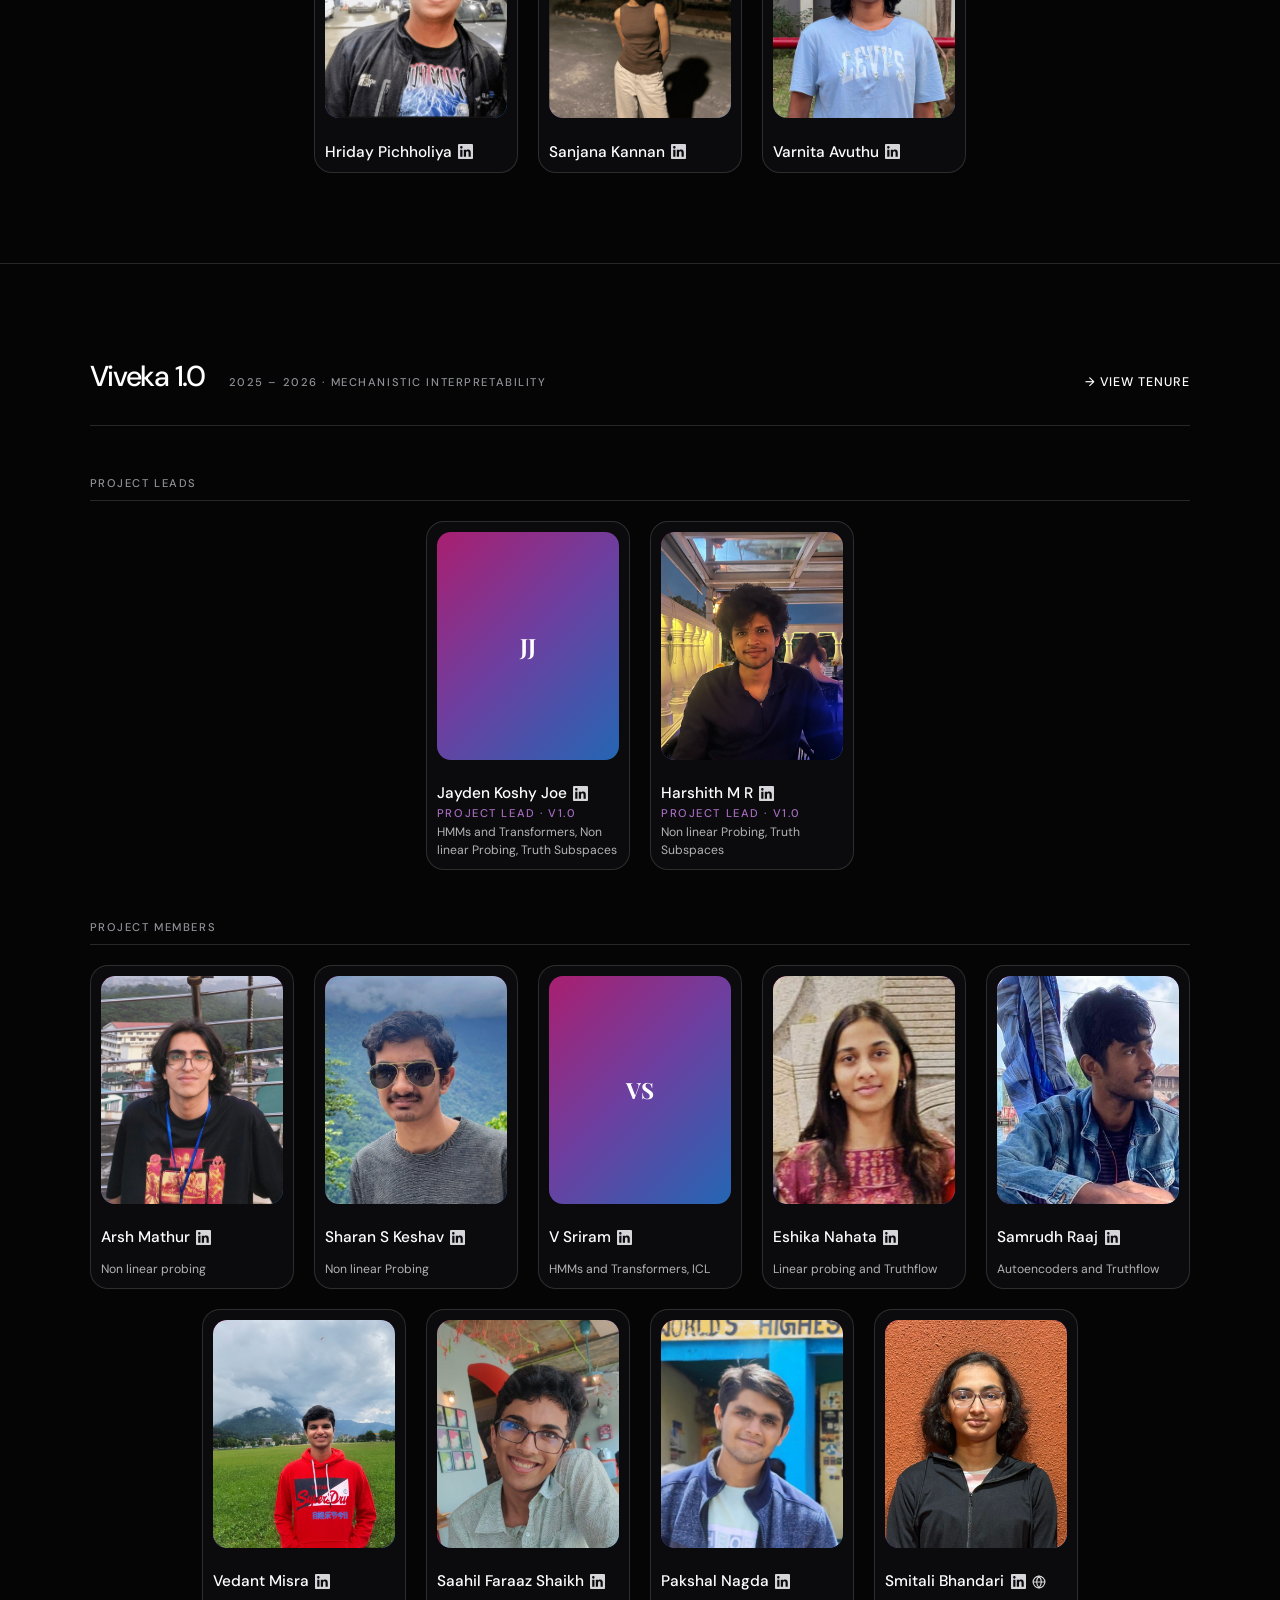
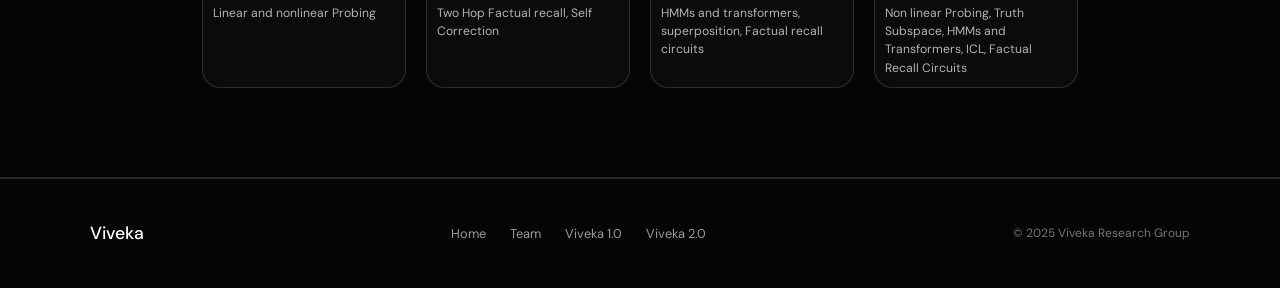
==== commit a9dabc02: "pics" ====
--- a/team.html
+++ b/team.html
@@ -349,7 +349,7 @@
       </div>
     </div>
     <div class="member-card">
-      <div class="member-avatar" style="background:#d8d8e8; color:var(--v2);">RB</div>
+      <div class="member-avatar"><img src="assets/team/rohan.jpg" alt="Rohan Bohra" loading="lazy"></div>
       <div class="member-name">
         Rohan Bohra
         <a href="https://www.linkedin.com/in/rohan-bohra-a08455262" target="_blank" class="social-link" title="LinkedIn">
@@ -420,7 +420,7 @@
       </div>
     </div>
     <div class="lead-card">
-      <div class="lead-avatar">HM</div>
+      <div class="lead-avatar"><img src="assets/team/harshith.jpg" alt="Harshith M R" loading="lazy"></div>
       <div>
         <div class="lead-name">
           Harshith M R
@@ -467,7 +467,7 @@
       <div class="member-focus">HMMs and Transformers, ICL</div>
     </div>
     <div class="member-card">
-      <div class="member-avatar">EN</div>
+      <div class="member-avatar"><img src="assets/team/eshika.png" alt="Eshika Nahata" loading="lazy"></div>
       <div class="member-name">
         Eshika Nahata
         <a href="https://www.linkedin.com/in/eshika-nahata/" target="_blank" class="social-link" title="LinkedIn">
@@ -477,7 +477,7 @@
       <div class="member-focus">Linear probing and Truthflow</div>
     </div>
     <div class="member-card">
-      <div class="member-avatar">SR</div>
+      <div class="member-avatar"><img src="assets/team/samrudh.jpg" alt="Samrudh Raaj" loading="lazy"></div>
       <div class="member-name">
         Samrudh Raaj
         <a href="https://www.linkedin.com/in/samrudh-raaj-a367a8366" target="_blank" class="social-link" title="LinkedIn">
@@ -487,7 +487,7 @@
       <div class="member-focus">Autoencoders and Truthflow</div>
     </div>
     <div class="member-card">
-      <div class="member-avatar">VM</div>
+      <div class="member-avatar"><img src="assets/team/vedant.jpg" alt="Vedant Misra" loading="lazy"></div>
       <div class="member-name">
         Vedant Misra
         <a href="https://www.linkedin.com/in/vedant-misra-1733a831b/" target="_blank" class="social-link" title="LinkedIn">
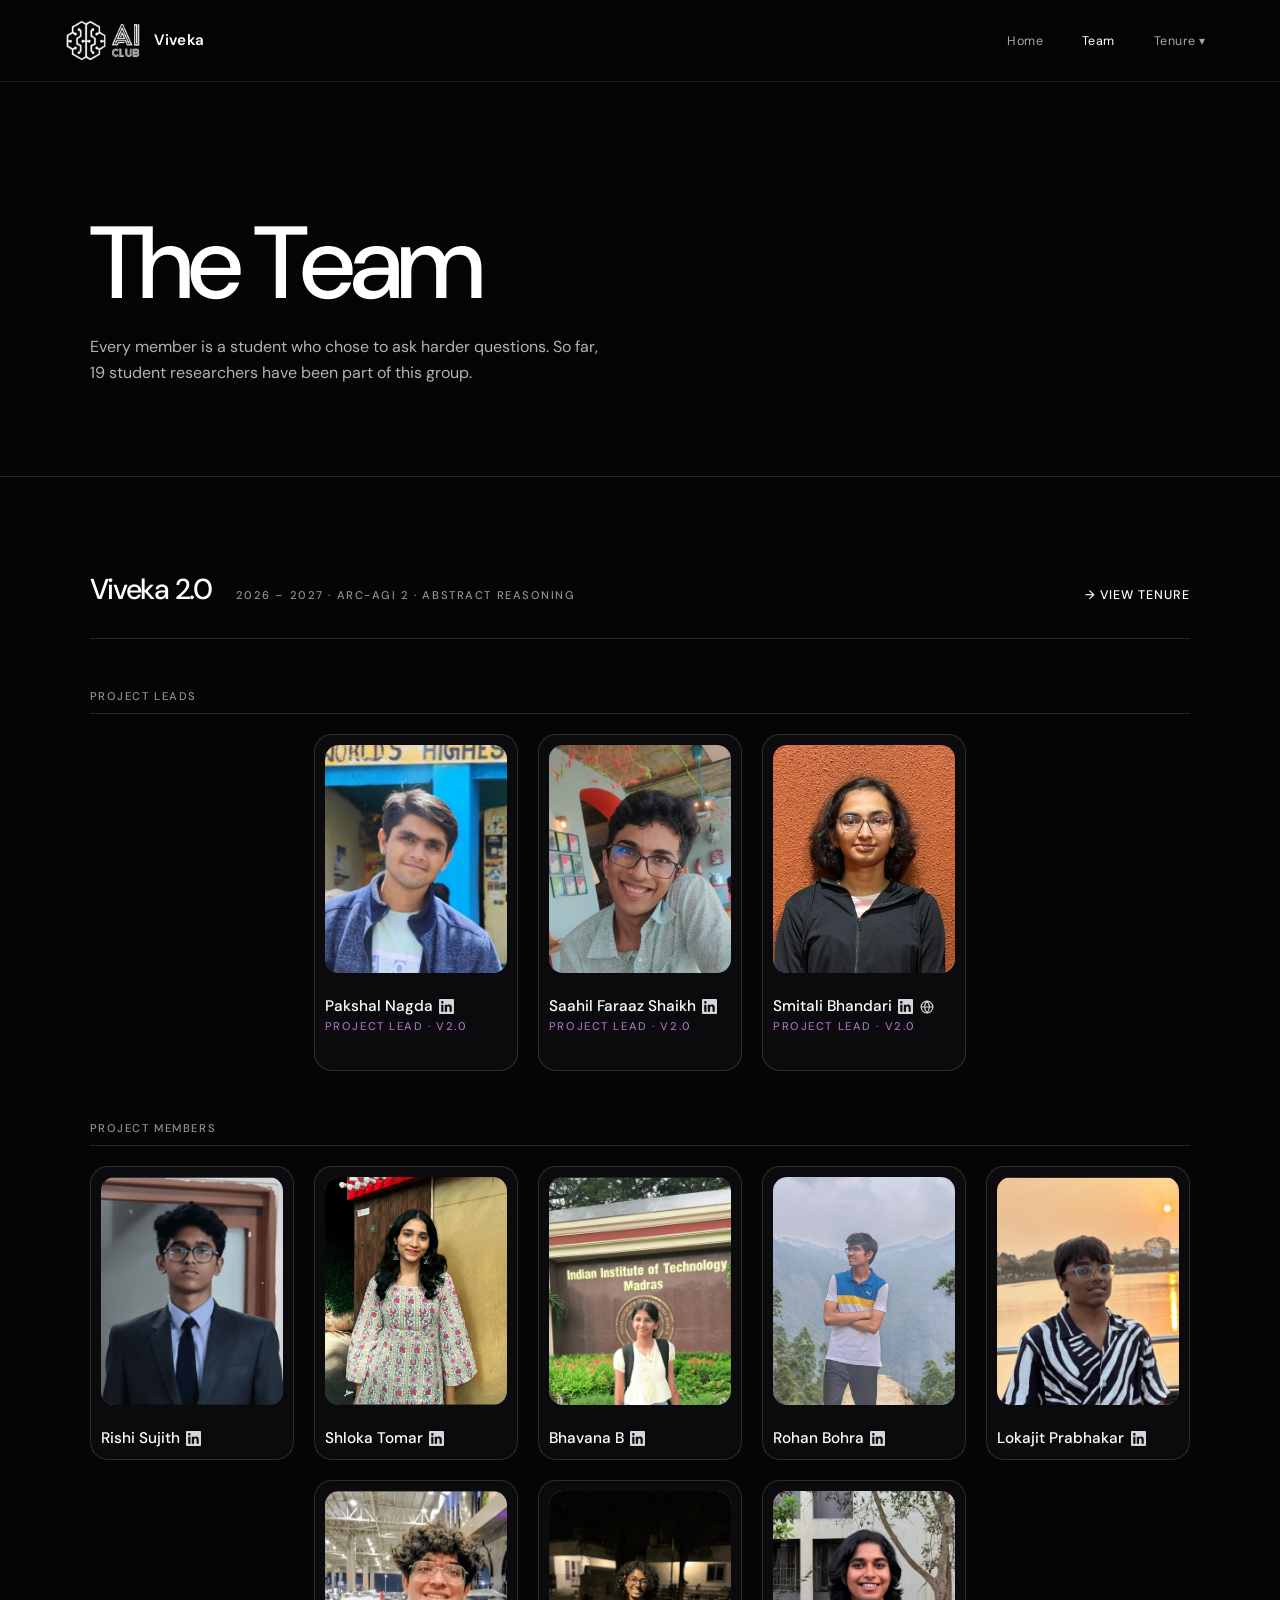
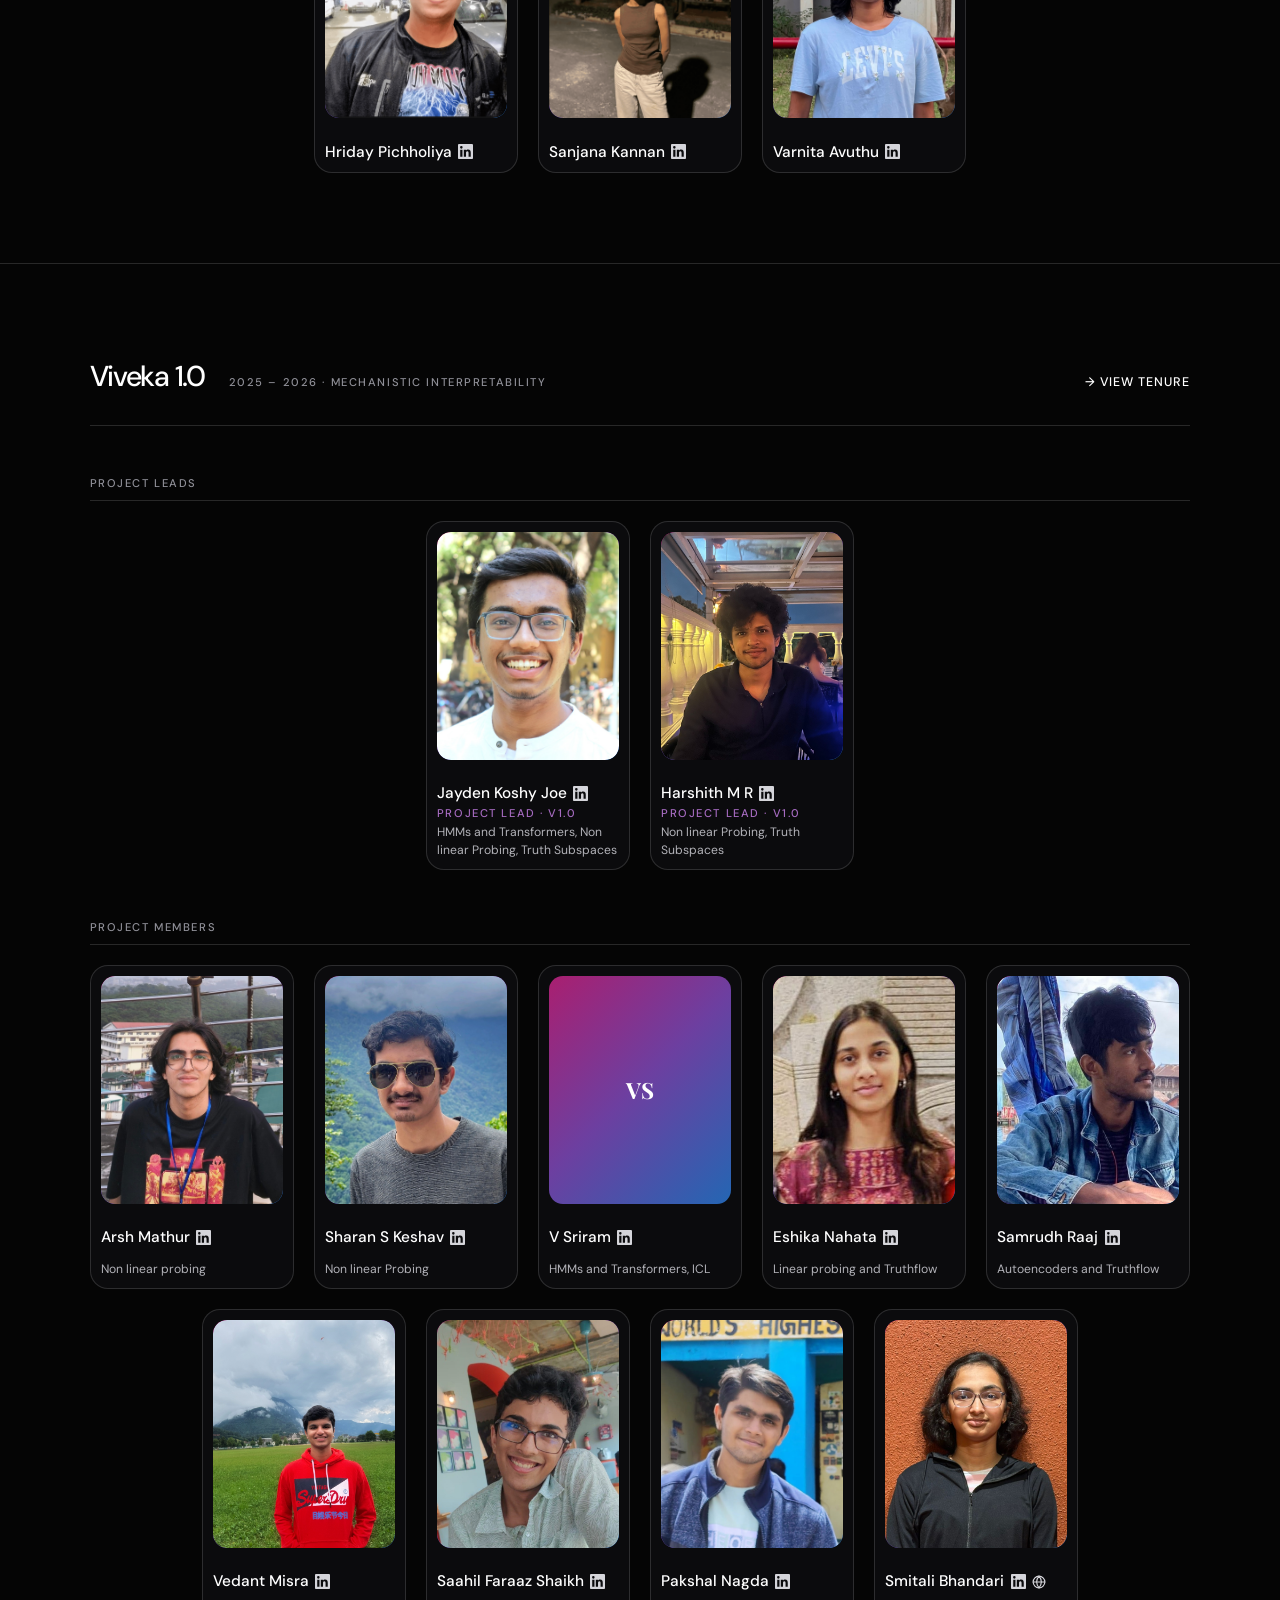
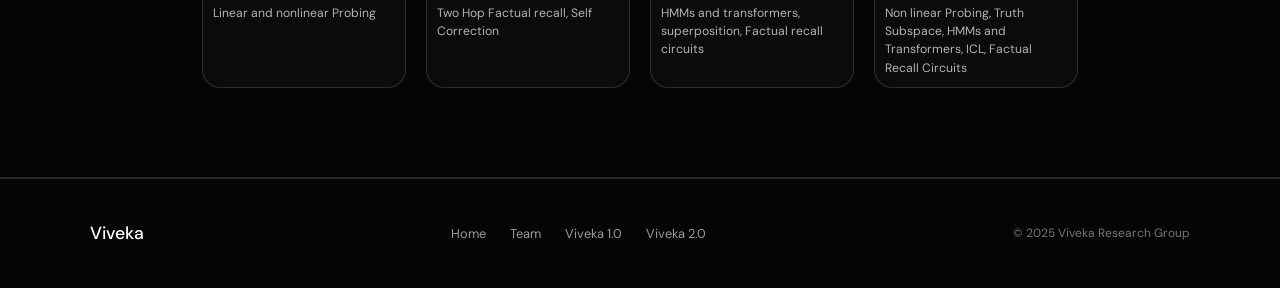
==== commit 98351565: "pic" ====
--- a/team.html
+++ b/team.html
@@ -407,7 +407,7 @@
   <div class="role-label">Project Leads</div>
   <div class="leads-grid">
     <div class="lead-card">
-      <div class="lead-avatar">JJ</div>
+      <div class="lead-avatar"><img src="assets/team/jayden.jpeg" alt="Jayden Koshy Joe" loading="lazy"></div>
       <div>
         <div class="lead-name">
           Jayden Koshy Joe
